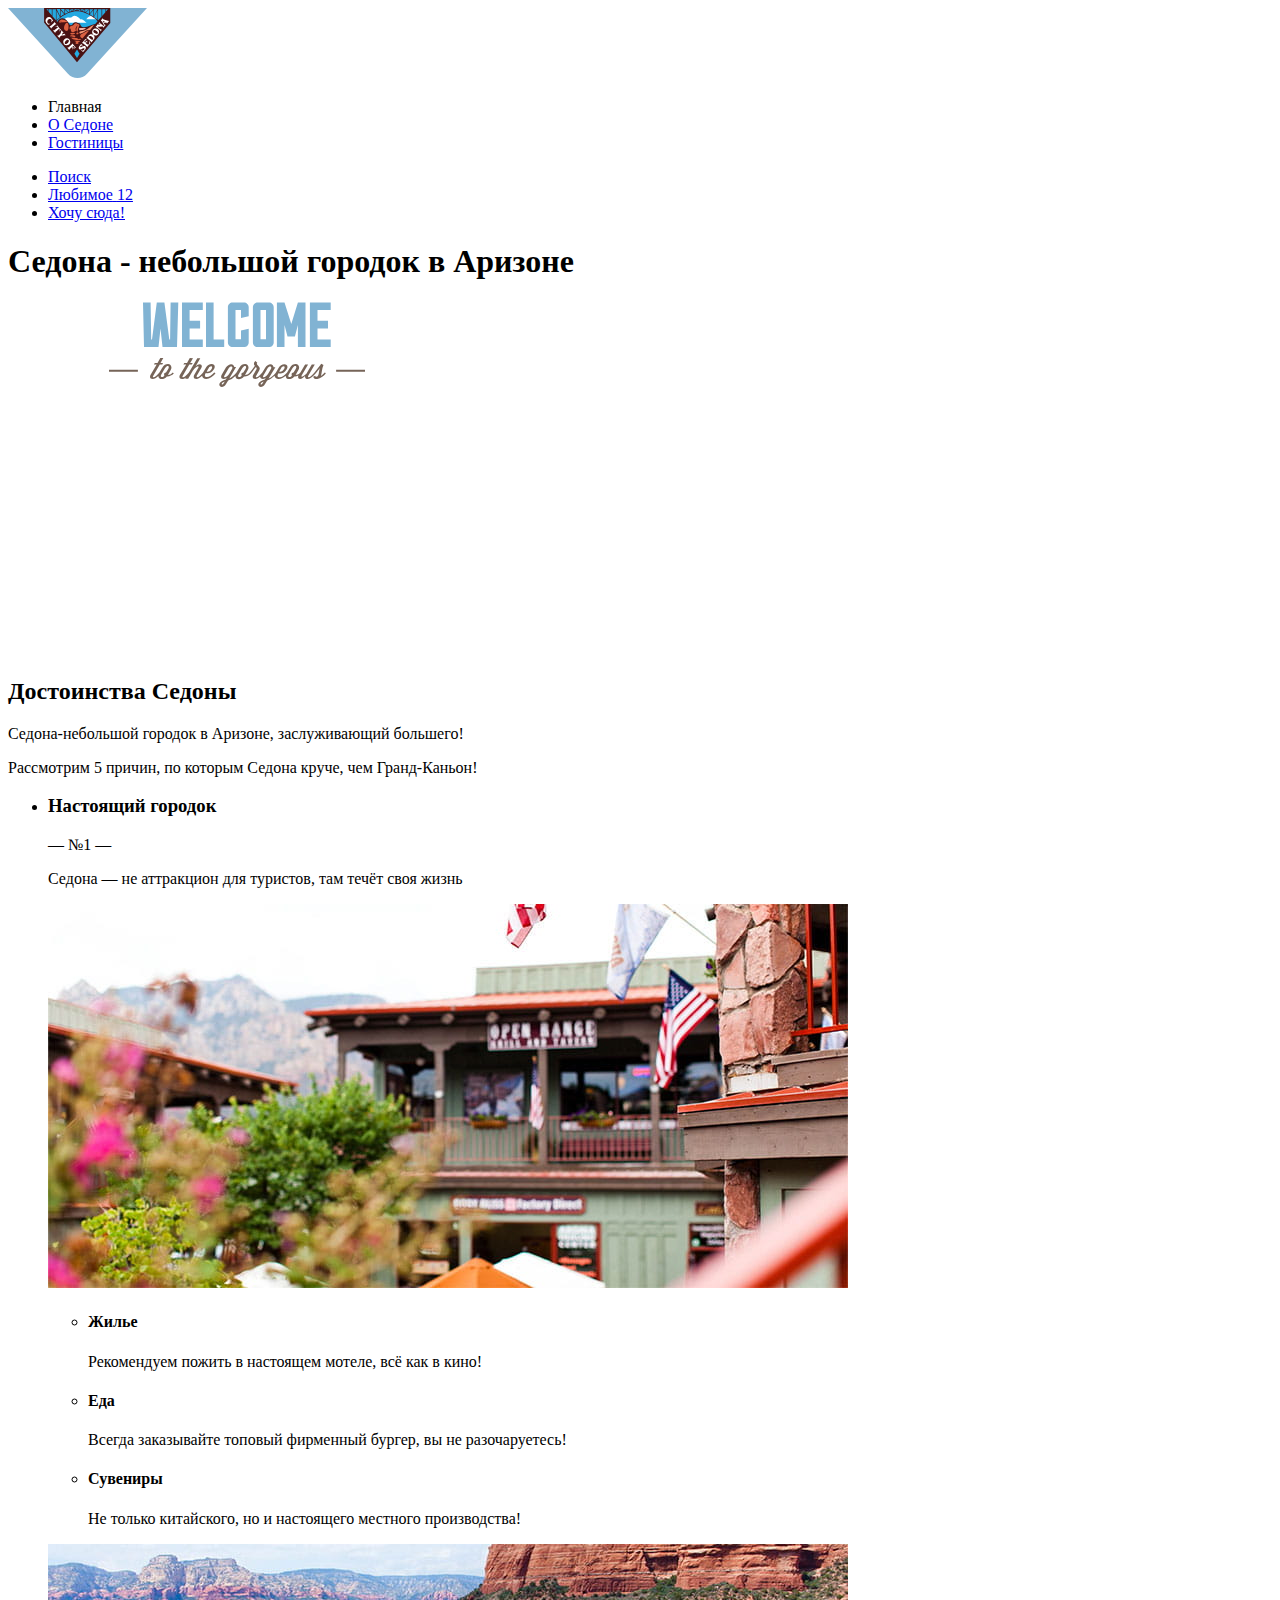
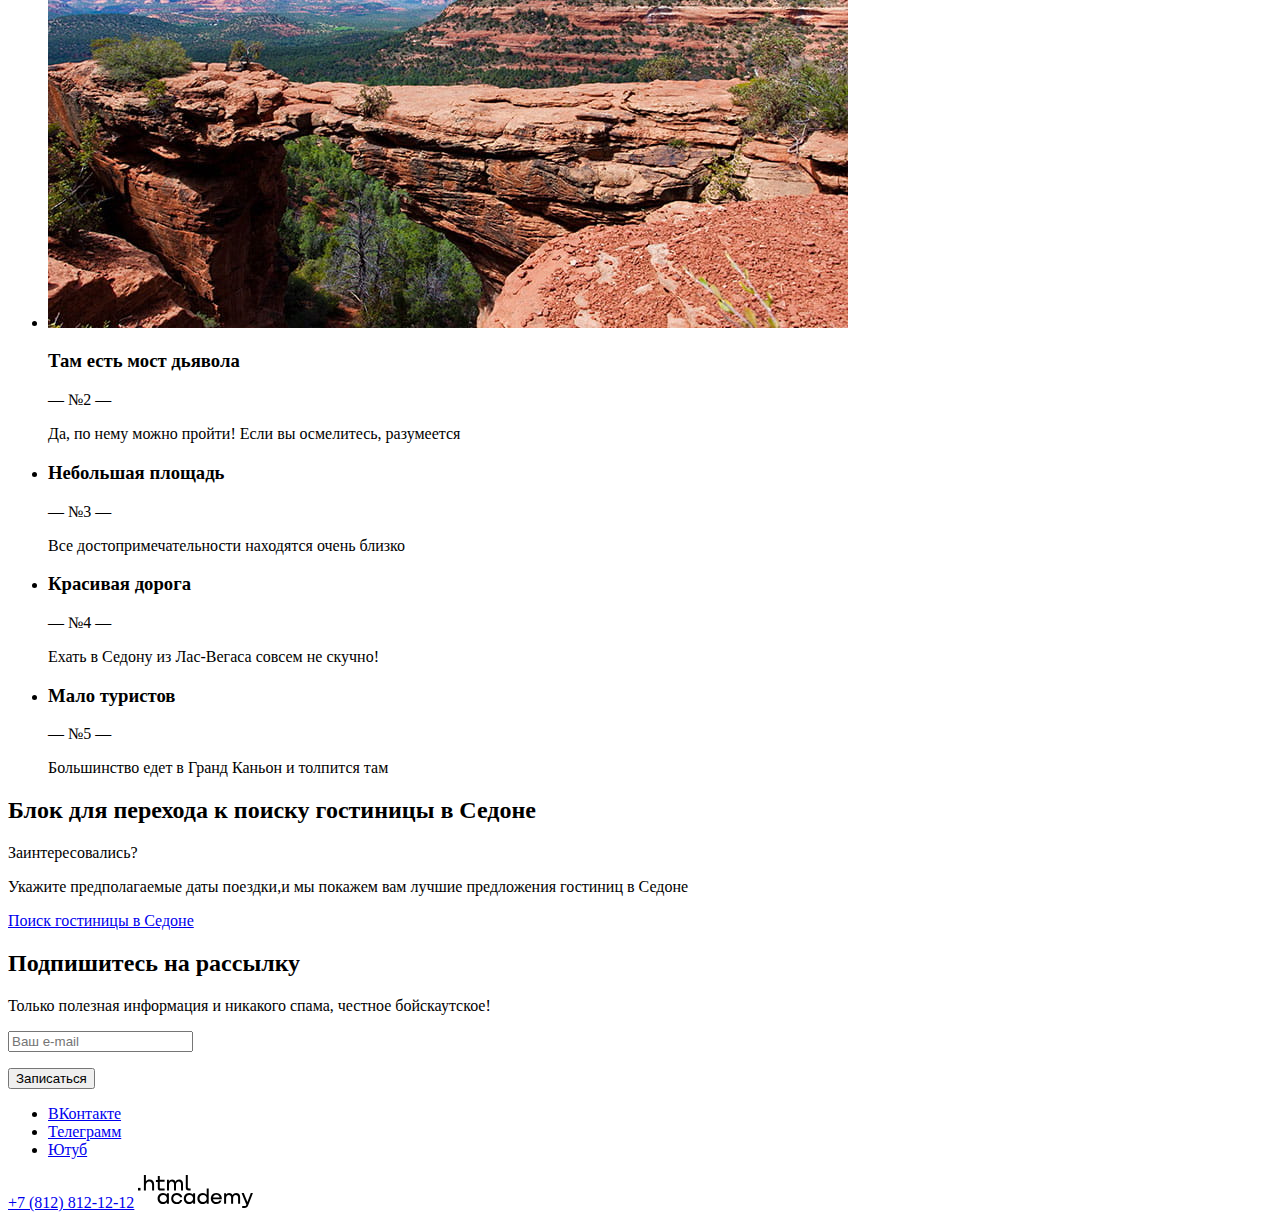
==== index.html @ e50a3665 "сделали верстку и добавили контентные изображения" ====
<!DOCTYPE html>
<html lang="ru">

  <head>
    <meta charset="UTF-8">

    <title>Седона</title>
  </head>

  <body>
    <header class="page-header">
      <a>
        <img src="image/logo-main.svg" width="139" height="70" alt="Логотип">
      </a>
      <nav class="main-navigation">
        <ul class="main-navigation-list">
          <li class="main-navigation-item">
            <a class="main-navigation-link navigation-link-current">Главная </a>
          </li>
          <li class="main-navigation-item">
            <a class="main-navigation-link" href="#">О Седоне</a>
          </li>
          <li class="main-navigation-item">
            <a class="main-navigation-link" href="catalog.html">Гостиницы</a>
          </li>
        </ul>
        <ul class="main-navigation-list navigation_users">
          <li class="main-navigation-item">
            <a class="main-navigation-link" href="#">
              <span class="visually-hidden">Поиск</span>
            </a>
          </li>
          <li class="main-navigation-item">
            <a class="main-navigation-link" href="#">
              <span class="visually-hidden">Любимое</span>
              <span class="favourite-count">12</span>
            </a>
          </li>
          <li class="main-navigation-item choice_forme">
            <a class="button" href="#booking_block"> Хочу сюда!</a>
          </li>
        </ul>
      </nav>
    </header>
    <main class="main-index">
      <h1 class="visually-hidden">
        Седона - небольшой городок в Аризоне
      </h1>
      <div class="welcome-sedona">
        <img src="image/welcome.svg" alt="Приветствуем на сайте Седоны" width="458" height="352">
      </div>
      <section class="advantages">
        <h2 class="visually-hidden">
          Достоинства Седоны
        </h2>
        <p class="title">Седона-небольшой городок в Аризоне, заслуживающий большего!</p>
        <p>Рассмотрим 5 причин, по которым Седона круче, чем Гранд-Каньон!</p>
        <ul class="advantages-list">
          <li class="advantages-item">
            <section class="advantage">
              <h3 class="advantage-title">Настоящий городок</h3>
              <span class="advantage-description"> — №1 — </span>
              <p class="advantage-description">Седона — не аттракцион для туристов, там течёт своя жизнь</p>
            </section>
            <img class="advantage-image" src="image/real-rown-sedona.jpg" width="800" height="384"
              alt="Улочка городка Седона">
            <ul class="town-list">
              <li class="town-item">
                <h4 class="town-title">Жилье</h4>
                <p class="town-description">Рекомендуем пожить в настоящем мотеле, всё как в кино!</p>
              </li>
              <li class="town-item">
                <h4 class="town-title">Еда</h4>
                <p class="town-description">Всегда заказывайте топовый фирменный бургер, вы не
                  разочаруетесь!</p>
              </li>
              <li class="town-item">
                <h4 class="town-title">Сувениры</h4>
                <p class="town-description">Не только китайского,
                  но и настоящего местного производства!</p>
              </li>
            </ul>
          </li>

          <li class="advantages-item">
            <img class="advantage-image" src="image/devil-bridge.jpg" width="800" height="384" alt="Мост Дьявола">
            <section class="advantage">
              <h3 class="advantage-title">Там есть мост дьявола</h3>
              <span class="advantage-description"> — №2 — </span>
              <p class="advantage-description">Да, по нему можно пройти! Если вы осмелитесь, разумеется</p>
            </section>
          </li>

          <li class="advantages-item">
            <h3 class="advantage-title">Небольшая площадь</h3>
            <span class="advantage-description"> — №3 — </span>
            <p class="advantage-description">Все достопримечательности находятся очень близко</p>
          </li>

          <li class="advantages-item">
            <h3 class="advantage-title">Красивая дорога</h3>
            <span class="advantage-description"> — №4 — </span>
            <p class="advantage-description">Ехать в Седону из Лас-Вегаса совсем не скучно!</p>
          </li>

          <li class="advantages-item">
            <h3 class="advantage-title">Мало туристов</h3>
            <span class="advantage-description"> — №5 — </span>
            <p class="advantage-description">Большинство едет в Гранд Каньон и толпится там</p>
          </li>
        </ul>
      </section>
      <section class="booking-block" id="booking_block">
        <h2 class="visually-hidden"> Блок для перехода к поиску гостиницы в Седоне</h2>
        <span class="title"> Заинтересовались? </span>
        <p class="booking-block-description">
          Укажите предполагаемые даты поездки,и мы покажем вам лучшие предложения гостиниц в Седоне
        </p>
        <a class="button" href="catalog.html">Поиск гостиницы в Седоне</a>

      </section>

      <section>
        <h2> Подпишитесь на рассылку </h2>
        <p>Только полезная информация и никакого спама, честное бойскаутское!</p>
        <form class="newsletter-form" action="ttps://echo.htmlacademy.ru/" method="post">
          <p class="newsletter-area">
            <!-- надо тут р для последующей стилизации или нет-->
            <input type="email" name="newsletter-email" id="newsletter-email" placeholder="Ваш e-mail">
          </p>
          <button class="newsletter-button" type="submit">Записаться</button>
        </form>
      </section>
    </main>
    <footer>
      <ul class="footer-social-list">
        <li class="footer-social-item">
          <a class="footer-social-button" href="https://vk.com/htmlacademy">
            <span class="visually-hidden">ВКонтакте</span>
          </a>
        </li>
        <li class="footer-social-item">
          <a class="footer-social-button" href="https://t.me/htmlacademy">
            <span class="visually-hidden">Телеграмм</span>
          </a>
        </li>
        <li class="footer-social-item">
          <a class="footer-social-button" href="https://www.youtube.com/user/htmlacademyru">
            <span class="visually-hidden">Ютуб</span>
          </a>
        </li>
      </ul>
      <a class="telephone-number" href="tel:+78128121212">+7 (812) 812-12-12</a>
      <a class="htmlacademy-link" href="https://htmlacademy.ru/"> <img src="image/HTML-Academy.svg" width="115"
          height="33" alt="Сайт Академии"></a>
    </footer>

  </body>

</html>
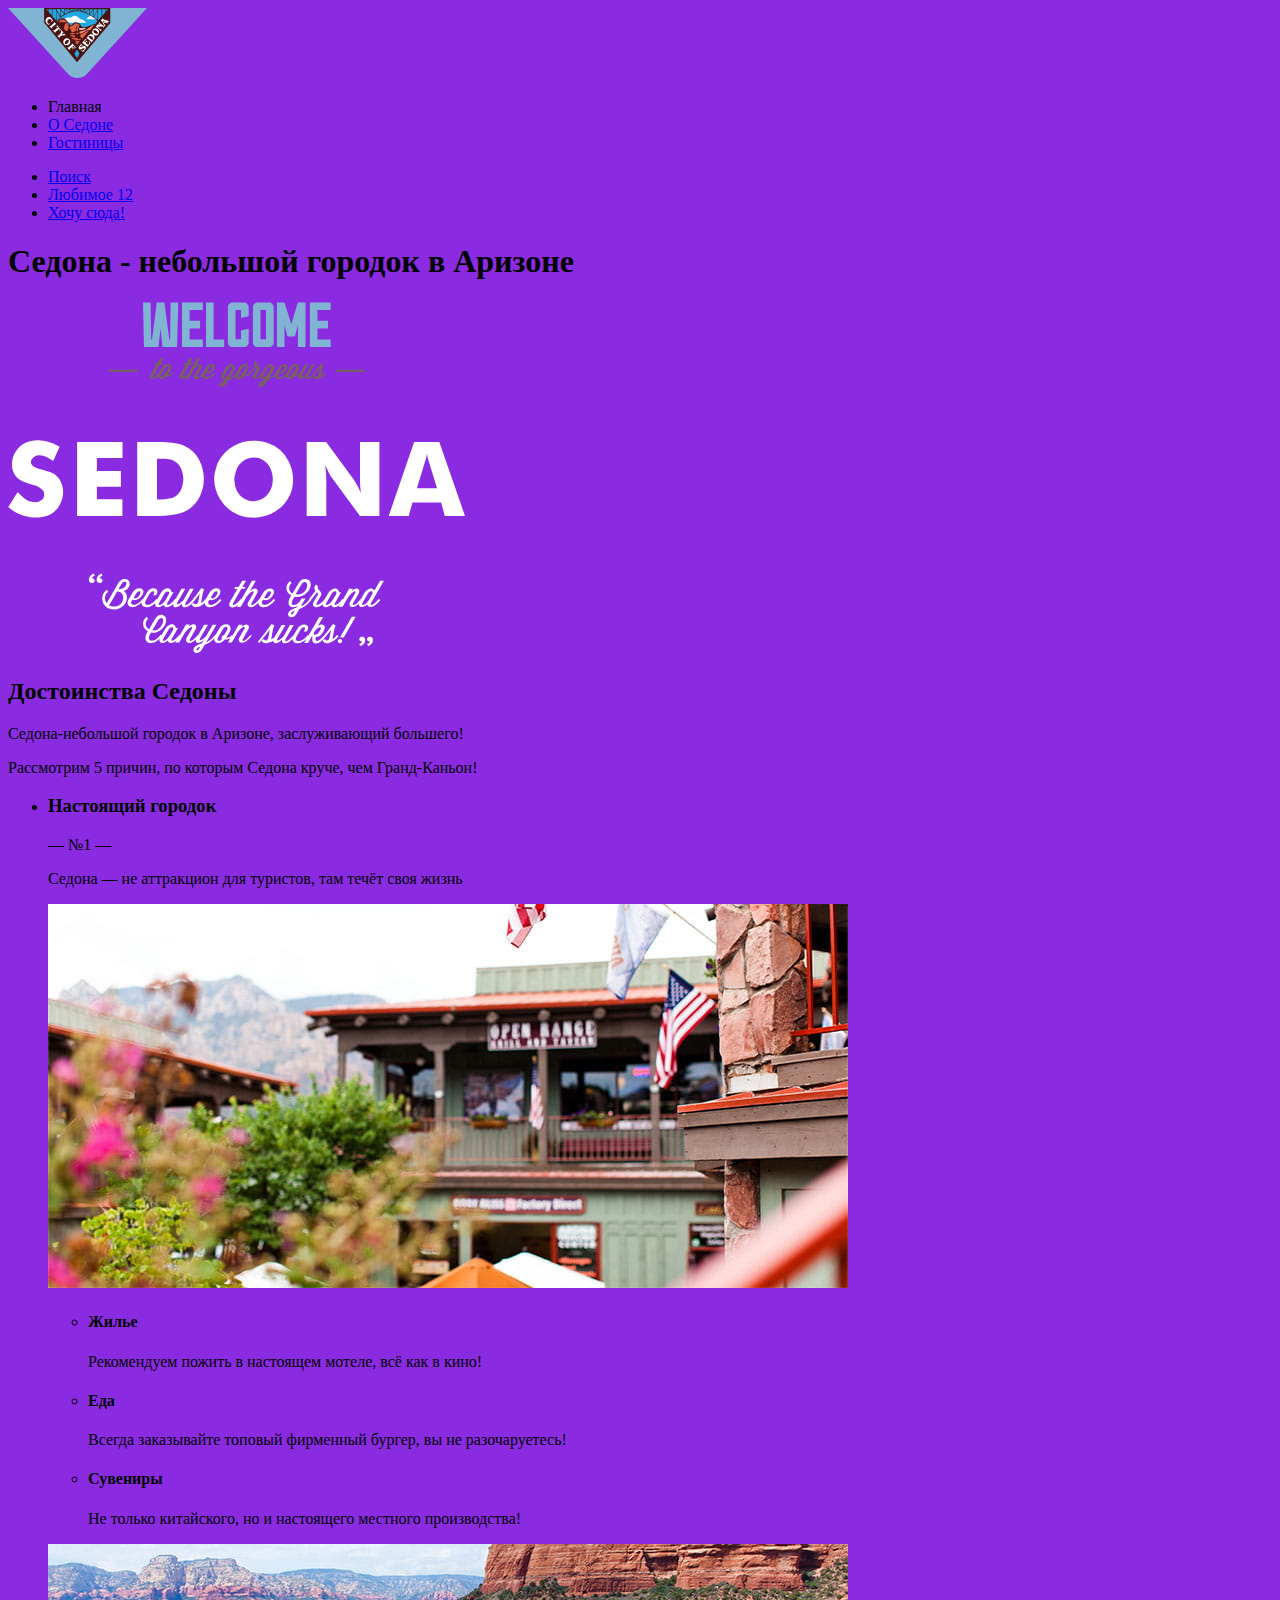
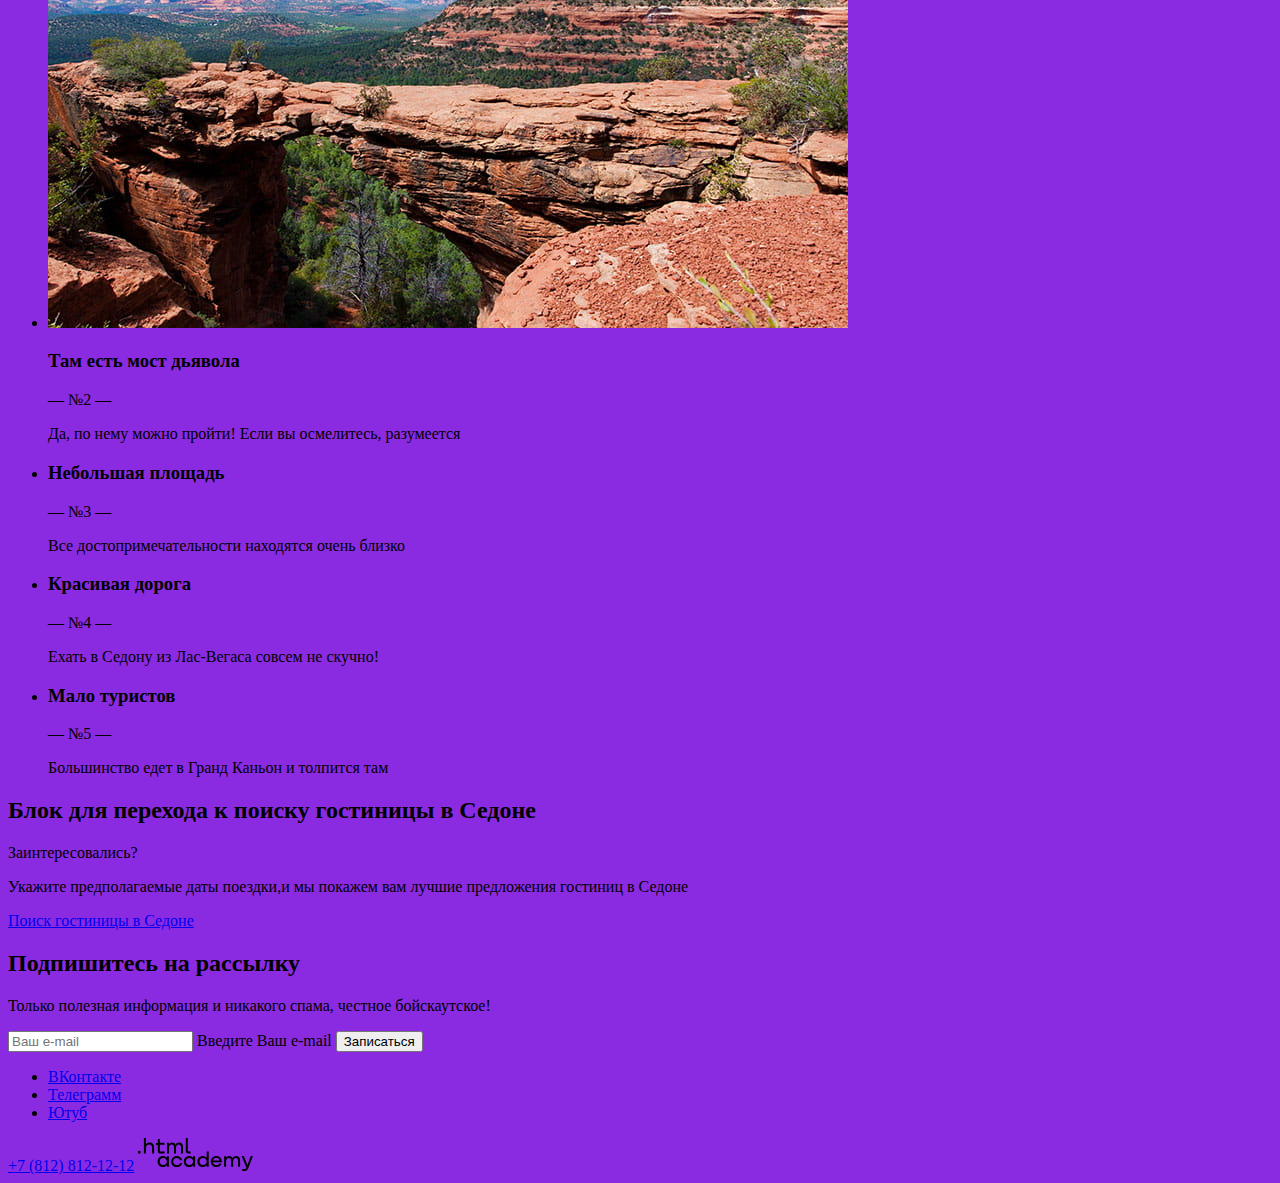
==== commit c4cae1f1: "Начали стилизацию" ====
--- a/index.html
+++ b/index.html
@@ -3,14 +3,15 @@
 
   <head>
     <meta charset="UTF-8">
+    <title>Седона</title>
+  <link rel="stylesheet" href="styles/styles.css">
 
-    <title>Седона</title>
   </head>
 
   <body>
     <header class="page-header">
       <a>
-        <img src="image/logo-main.svg" width="139" height="70" alt="Логотип">
+        <img src="image/logo-main.svg" width="139" height="70" alt="Логотип.">
       </a>
       <nav class="main-navigation">
         <ul class="main-navigation-list">
@@ -47,7 +48,7 @@
         Седона - небольшой городок в Аризоне
       </h1>
       <div class="welcome-sedona">
-        <img src="image/welcome.svg" alt="Приветствуем на сайте Седоны" width="458" height="352">
+        <img src="image/welcome.svg" alt="Приветствуем на сайте Седоны." width="458" height="352">
       </div>
       <section class="advantages">
         <h2 class="visually-hidden">
@@ -62,8 +63,7 @@
               <span class="advantage-description"> — №1 — </span>
               <p class="advantage-description">Седона — не аттракцион для туристов, там течёт своя жизнь</p>
             </section>
-            <img class="advantage-image" src="image/real-rown-sedona.jpg" width="800" height="384"
-              alt="Улочка городка Седона">
+            <img class="advantage-image" src="image/real-rown-sedona.jpg" width="800" height="384" alt="Улочка городка Седона.">
             <ul class="town-list">
               <li class="town-item">
                 <h4 class="town-title">Жилье</h4>
@@ -83,7 +83,7 @@
           </li>
 
           <li class="advantages-item">
-            <img class="advantage-image" src="image/devil-bridge.jpg" width="800" height="384" alt="Мост Дьявола">
+            <img class="advantage-image" src="image/devil-bridge.jpg" width="800" height="384" alt="Мост Дьявола.">
             <section class="advantage">
               <h3 class="advantage-title">Там есть мост дьявола</h3>
               <span class="advantage-description"> — №2 — </span>
@@ -116,7 +116,7 @@
         <p class="booking-block-description">
           Укажите предполагаемые даты поездки,и мы покажем вам лучшие предложения гостиниц в Седоне
         </p>
-        <a class="button" href="catalog.html">Поиск гостиницы в Седоне</a>
+        <a class="button" href="#">Поиск гостиницы в Седоне</a>
 
       </section>
 
@@ -124,10 +124,9 @@
         <h2> Подпишитесь на рассылку </h2>
         <p>Только полезная информация и никакого спама, честное бойскаутское!</p>
         <form class="newsletter-form" action="ttps://echo.htmlacademy.ru/" method="post">
-          <p class="newsletter-area">
             <!-- надо тут р для последующей стилизации или нет-->
-            <input type="email" name="newsletter-email" id="newsletter-email" placeholder="Ваш e-mail">
-          </p>
+            <input type="email" name="newsletter-email" id="newsletter-email" placeholder="Ваш e-mail" id="email">
+            <label for="email" class="visually-hidden">Введите Ваш e-mail </label>
           <button class="newsletter-button" type="submit">Записаться</button>
         </form>
       </section>
@@ -152,7 +151,7 @@
       </ul>
       <a class="telephone-number" href="tel:+78128121212">+7 (812) 812-12-12</a>
       <a class="htmlacademy-link" href="https://htmlacademy.ru/"> <img src="image/HTML-Academy.svg" width="115"
-          height="33" alt="Сайт Академии"></a>
+          height="33" alt="Сайт Академии."></a>
     </footer>
 
   </body>
--- a/styles/styles.css
+++ b/styles/styles.css
@@ -0,0 +1,20 @@
+@font-face{
+  font-family: "PT Sans";
+  font-style: normal;
+  font-weight: 400;
+  src: url("..\fonts\PTSans-400.woff2") format("woff2"),
+  url("..\fonts\PTSans-400.woff") format("woff");
+  font-display: swap;
+}
+@font-face{
+  font-family: "PT Sans";
+  font-style: normal;
+  font-weight: 700;
+  src: url("..\fonts\PTSans-700.woff2") format("woff2"),
+  url("..\fonts\PTSans-700.woff") format("woff");
+  font-display: swap;
+}
+
+body{
+  background-color: blueviolet;
+}
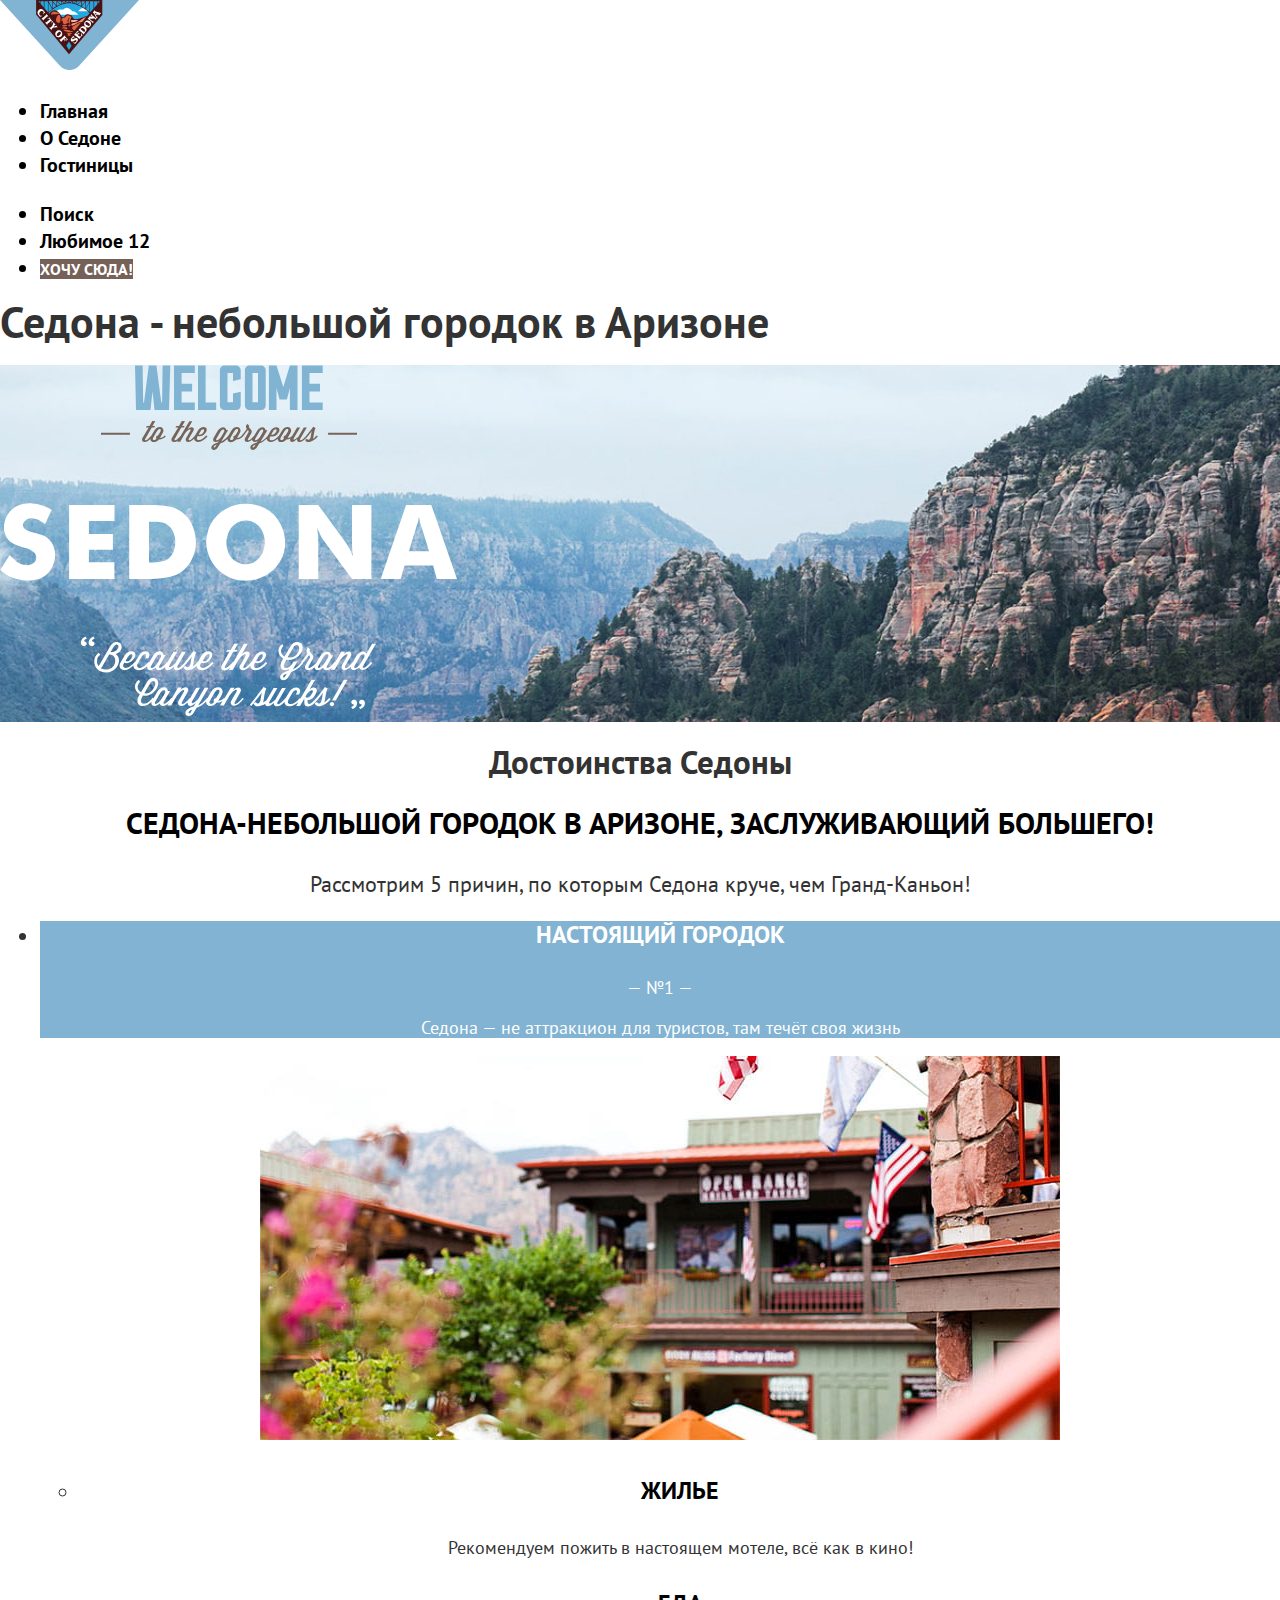
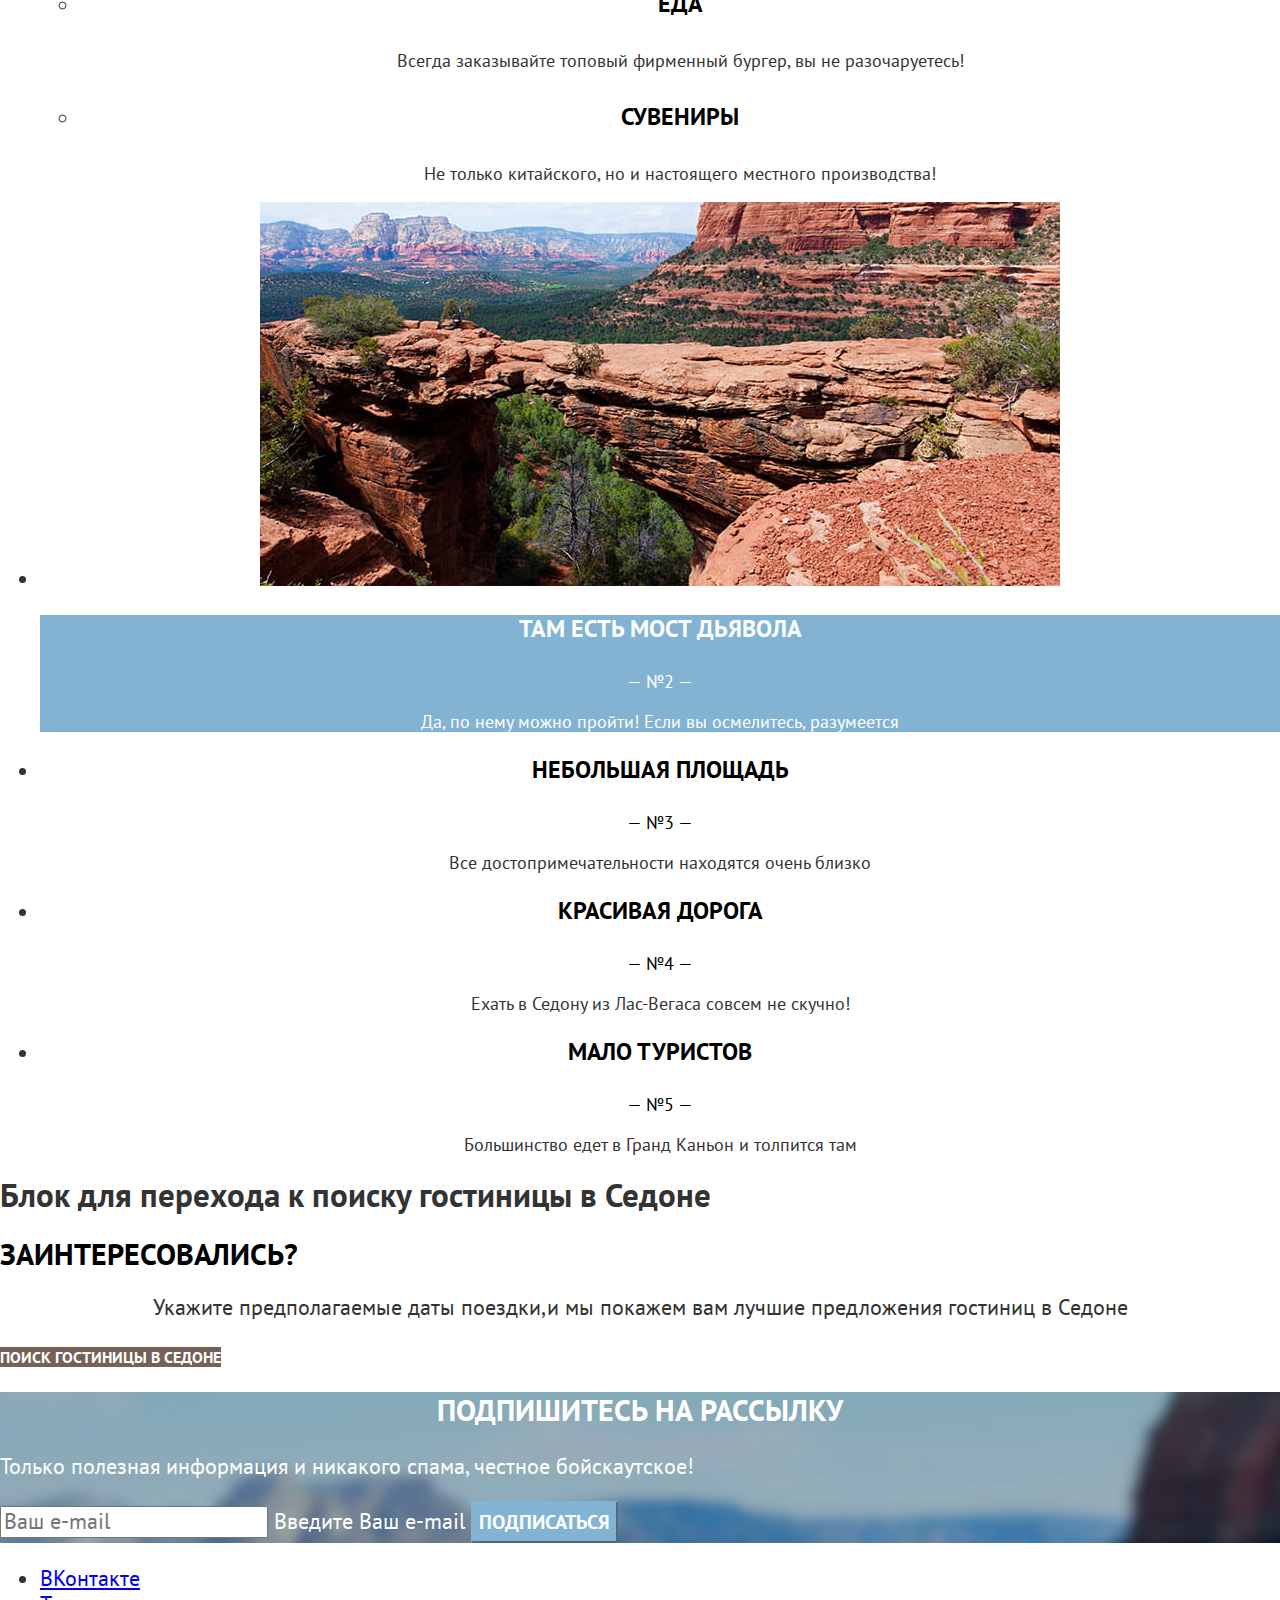
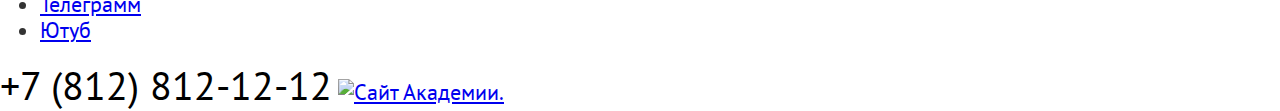
==== commit 034d8de1: "Добавила стили для index.html." ====
--- a/index.html
+++ b/index.html
@@ -5,13 +5,14 @@
     <meta charset="UTF-8">
     <title>Седона</title>
   <link rel="stylesheet" href="styles/styles.css">
+  <link rel="stylesheet" href="styles/normalize.css">
 
   </head>
 
   <body>
     <header class="page-header">
       <a>
-        <img src="image/logo-main.svg" width="139" height="70" alt="Логотип.">
+        <img src="images/logo-main.svg" width="139" height="70" alt="Логотип.">
       </a>
       <nav class="main-navigation">
         <ul class="main-navigation-list">
@@ -48,7 +49,7 @@
         Седона - небольшой городок в Аризоне
       </h1>
       <div class="welcome-sedona">
-        <img src="image/welcome.svg" alt="Приветствуем на сайте Седоны." width="458" height="352">
+        <img src="images/welcome.svg" alt="Приветствуем на сайте Седоны." width="458" height="352">
       </div>
       <section class="advantages">
         <h2 class="visually-hidden">
@@ -59,57 +60,58 @@
         <ul class="advantages-list">
           <li class="advantages-item">
             <section class="advantage">
-              <h3 class="advantage-title">Настоящий городок</h3>
-              <span class="advantage-description"> — №1 — </span>
-              <p class="advantage-description">Седона — не аттракцион для туристов, там течёт своя жизнь</p>
+              <h3 class="advantage-title white-font">Настоящий городок</h3>
+              <span class="advantage-description white-font"> — №1 — </span>
+              <p class="advantage-description white-font">Седона — не аттракцион для туристов, там течёт своя жизнь</p>
             </section>
-            <img class="advantage-image" src="image/real-rown-sedona.jpg" width="800" height="384" alt="Улочка городка Седона.">
+            <img class="advantage-image" src="images/real-rown-sedona.jpg" width="800" height="384" alt="Улочка городка Седона.">
             <ul class="town-list">
               <li class="town-item">
-                <h4 class="town-title">Жилье</h4>
-                <p class="town-description">Рекомендуем пожить в настоящем мотеле, всё как в кино!</p>
+                <h4 class="advantage-title black-font">Жилье</h4>
+                <p class="advantage-description">Рекомендуем пожить в настоящем мотеле, всё как в кино!</p>
               </li>
               <li class="town-item">
-                <h4 class="town-title">Еда</h4>
-                <p class="town-description">Всегда заказывайте топовый фирменный бургер, вы не
+                <h4 class="advantage-title black-font">Еда</h4>
+                <p class="advantage-description">Всегда заказывайте топовый фирменный бургер, вы не
                   разочаруетесь!</p>
               </li>
               <li class="town-item">
-                <h4 class="town-title">Сувениры</h4>
-                <p class="town-description">Не только китайского,
+                <h4 class="advantage-title black-font">Сувениры</h4>
+                <p class="advantage-description">Не только китайского,
                   но и настоящего местного производства!</p>
               </li>
             </ul>
           </li>
 
           <li class="advantages-item">
-            <img class="advantage-image" src="image/devil-bridge.jpg" width="800" height="384" alt="Мост Дьявола.">
+            <img class="advantage-image" src="images/devil-bridge.jpg" width="800" height="384" alt="Мост Дьявола.">
             <section class="advantage">
-              <h3 class="advantage-title">Там есть мост дьявола</h3>
-              <span class="advantage-description"> — №2 — </span>
-              <p class="advantage-description">Да, по нему можно пройти! Если вы осмелитесь, разумеется</p>
+              <h3 class="advantage-title white-font">Там есть мост дьявола</h3>
+              <span class="advantage-description white-font"> — №2 — </span>
+              <p class="advantage-description white-font">Да, по нему можно пройти! Если вы осмелитесь, разумеется</p>
             </section>
           </li>
 
           <li class="advantages-item">
-            <h3 class="advantage-title">Небольшая площадь</h3>
-            <span class="advantage-description"> — №3 — </span>
+            <h3 class="advantage-title black-font">Небольшая площадь</h3>
+            <span class="advantage-description black-font"> — №3 — </span>
             <p class="advantage-description">Все достопримечательности находятся очень близко</p>
           </li>
 
           <li class="advantages-item">
-            <h3 class="advantage-title">Красивая дорога</h3>
-            <span class="advantage-description"> — №4 — </span>
+            <h3 class="advantage-title black-font">Красивая дорога</h3>
+            <span class="advantage-description black-font"> — №4 — </span>
             <p class="advantage-description">Ехать в Седону из Лас-Вегаса совсем не скучно!</p>
           </li>
 
           <li class="advantages-item">
-            <h3 class="advantage-title">Мало туристов</h3>
-            <span class="advantage-description"> — №5 — </span>
+            <h3 class="advantage-title black-font">Мало туристов</h3>
+            <span class="advantage-description black-font"> — №5 — </span>
             <p class="advantage-description">Большинство едет в Гранд Каньон и толпится там</p>
           </li>
         </ul>
       </section>
+
       <section class="booking-block" id="booking_block">
         <h2 class="visually-hidden"> Блок для перехода к поиску гостиницы в Седоне</h2>
         <span class="title"> Заинтересовались? </span>
@@ -117,17 +119,16 @@
           Укажите предполагаемые даты поездки,и мы покажем вам лучшие предложения гостиниц в Седоне
         </p>
         <a class="button" href="#">Поиск гостиницы в Седоне</a>
-
       </section>
 
-      <section>
-        <h2> Подпишитесь на рассылку </h2>
+      <section class="newsletter">
+        <h2 class="title white-font"> Подпишитесь на рассылку </h2>
         <p>Только полезная информация и никакого спама, честное бойскаутское!</p>
         <form class="newsletter-form" action="ttps://echo.htmlacademy.ru/" method="post">
             <!-- надо тут р для последующей стилизации или нет-->
             <input type="email" name="newsletter-email" id="newsletter-email" placeholder="Ваш e-mail" id="email">
             <label for="email" class="visually-hidden">Введите Ваш e-mail </label>
-          <button class="newsletter-button" type="submit">Записаться</button>
+          <button class="newsletter-button" type="submit">Подписаться</button>
         </form>
       </section>
     </main>
@@ -150,7 +151,7 @@
         </li>
       </ul>
       <a class="telephone-number" href="tel:+78128121212">+7 (812) 812-12-12</a>
-      <a class="htmlacademy-link" href="https://htmlacademy.ru/"> <img src="image/HTML-Academy.svg" width="115"
+      <a class="htmlacademy-link" href="https://htmlacademy.ru/"> <img src="images/HTML-Academy.svg" width="115"
           height="33" alt="Сайт Академии."></a>
     </footer>
 
--- a/styles/styles.css
+++ b/styles/styles.css
@@ -2,19 +2,154 @@
   font-family: "PT Sans";
   font-style: normal;
   font-weight: 400;
-  src: url("..\fonts\PTSans-400.woff2") format("woff2"),
-  url("..\fonts\PTSans-400.woff") format("woff");
+  src: url("../fonts/PTSans-400.woff2") format("woff2"),
+  url("../fonts/PTSans-400.woff") format("woff");
   font-display: swap;
 }
 @font-face{
   font-family: "PT Sans";
   font-style: normal;
   font-weight: 700;
-  src: url("..\fonts\PTSans-700.woff2") format("woff2"),
-  url("..\fonts\PTSans-700.woff") format("woff");
+  src: url("../fonts/PTSans-700.woff2") format("woff2"),
+  url("../fonts/PTSans-700.woff") format("woff");
   font-display: swap;
 }
 
 body{
-  background-color: blueviolet;
+  font-family: "PT Sans", sans-serif;
+  font-style: normal;
+  font-weight: 400;
+  font-size: 22px;
+  line-height: 26px;
+  color: #333333;
+  background-color: #FFFFFF;
 }
+
+/* так как  кнопки чаще всего используются на всех страницах сайта. Именно поэтому стили кнопок мы зададим сразу после body. */
+.button{
+font-family: inherit;
+font-weight: 700;
+font-size: 16px;
+line-height: 20px;
+color: #FFFFFF;
+text-align: center;
+text-decoration: none;
+text-transform: uppercase;
+background-color: #756157;
+}
+
+.newsletter-button{
+  font-family: "PT Sans", sans-serif;
+font-weight: 700;
+font-size: 20px;
+line-height: 36px;
+color: #FFFFFF;
+text-align: center;
+text-decoration: none;
+text-transform: uppercase;
+background-color: #82B3D3;
+border-color: #82B3D3;
+box-shadow: none;
+}
+
+.page-header{
+  color:#000000;
+  background-color: #FFFFFF; /* цвет фона такой же, как и у родителя body. надо ли его тут дублировать*/
+}
+
+.main-navigation-link{
+font-family: "PT Sans", sans-serif;
+font-style: normal;
+font-weight: 700;
+font-size: 20px;
+line-height: 26px;
+color: inherit;
+text-decoration: none;
+text-align: center; /* если нужны заглавыне буквы, прописываем еще text-transform*/
+background-color: #FFFFFF;
+}
+
+/* для класса index-main не задаю никаких данных, потому что свойства будут те же самые, что и у body*/
+.welcome-sedona{
+  background-image: url("../images/index-background.jpg");
+  background-size: 100% auto;
+  background-color:lightsteelblue;
+  color:#FFFFFF;
+  background-repeat: no-repeat;
+}
+
+/*List*/
+.advantages{
+  text-align: center;
+}
+
+.title{
+  font-family: "PT Sans", sans-serif;
+  font-style: normal;
+  font-weight: 700;
+  font-size: 30px;
+line-height: 36px;
+color: #000000;
+text-transform: uppercase;
+text-align: center;
+}
+
+.advantage{
+  background-color: #82B3D3;
+}
+
+.advantage-title{
+  font-family: "PT Sans", sans-serif;
+  font-style: normal;
+  font-weight: 700;
+  font-size: 24px;
+line-height: 28px;
+text-transform: uppercase;
+}
+
+.advantage-description{
+  font-family: "PT Sans", sans-serif;
+  font-style: normal;
+  font-weight: 400;
+  font-size: 18px;
+line-height: 21px;
+}
+
+.black-font{
+color: #000000;
+}
+
+.white-font{
+  color: #FFFFFF;
+}
+
+.town-description{
+  font-family: "PT Sans", sans-serif;
+  font-weight: 400;
+  font-size: 18px;
+line-height: 21px;
+color: #333333;
+}
+
+.newsletter{
+  background-image: url("../images/background.png");
+  background-size: 100% auto;
+  background-color:lightsteelblue;
+  color:#FFFFFF;
+  background-repeat: no-repeat;
+}
+
+.telephone-number{
+  font-family: "PT Sans", sans-serif;
+  font-weight: 400;
+  font-size: 40px;
+line-height: 40px;
+text-align: center;
+text-transform: uppercase;
+color:#000000;
+text-decoration: none;
+}
+
+.booking-block-description{
+  text-align: center;
+}
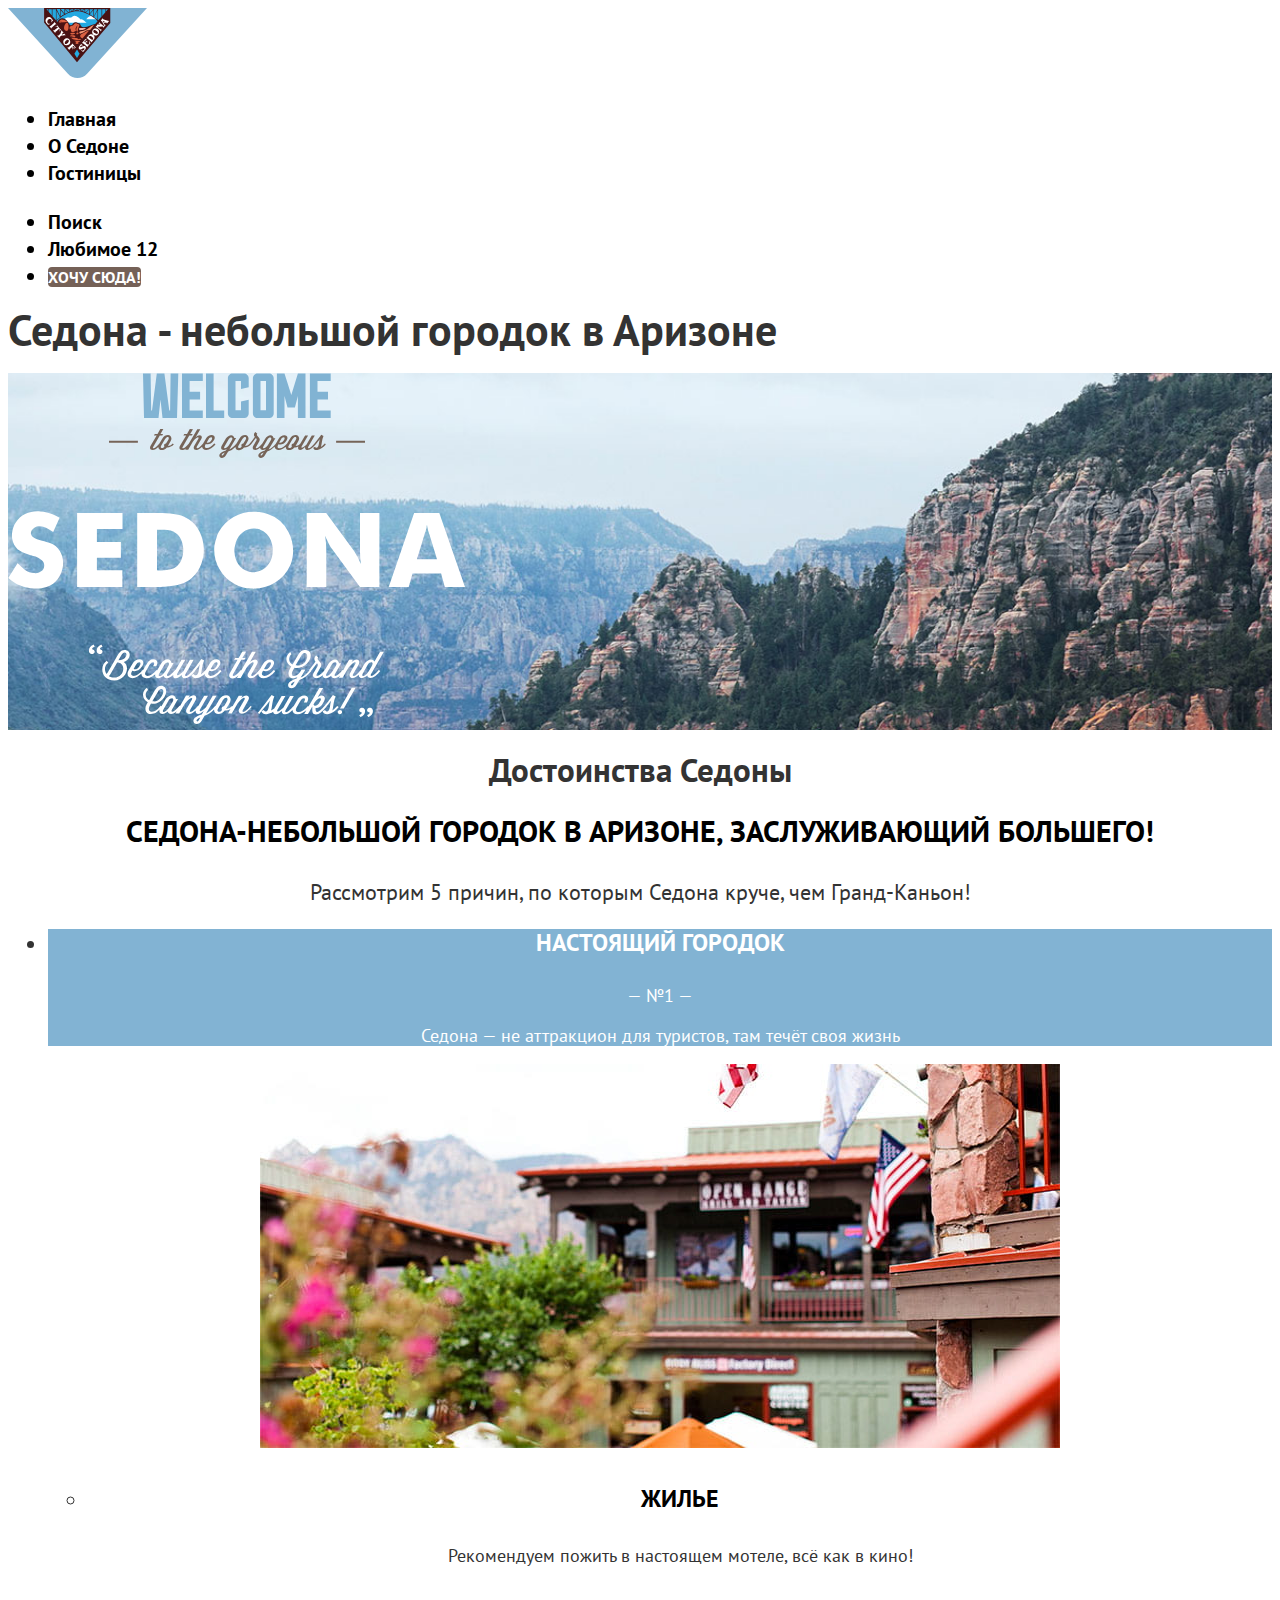
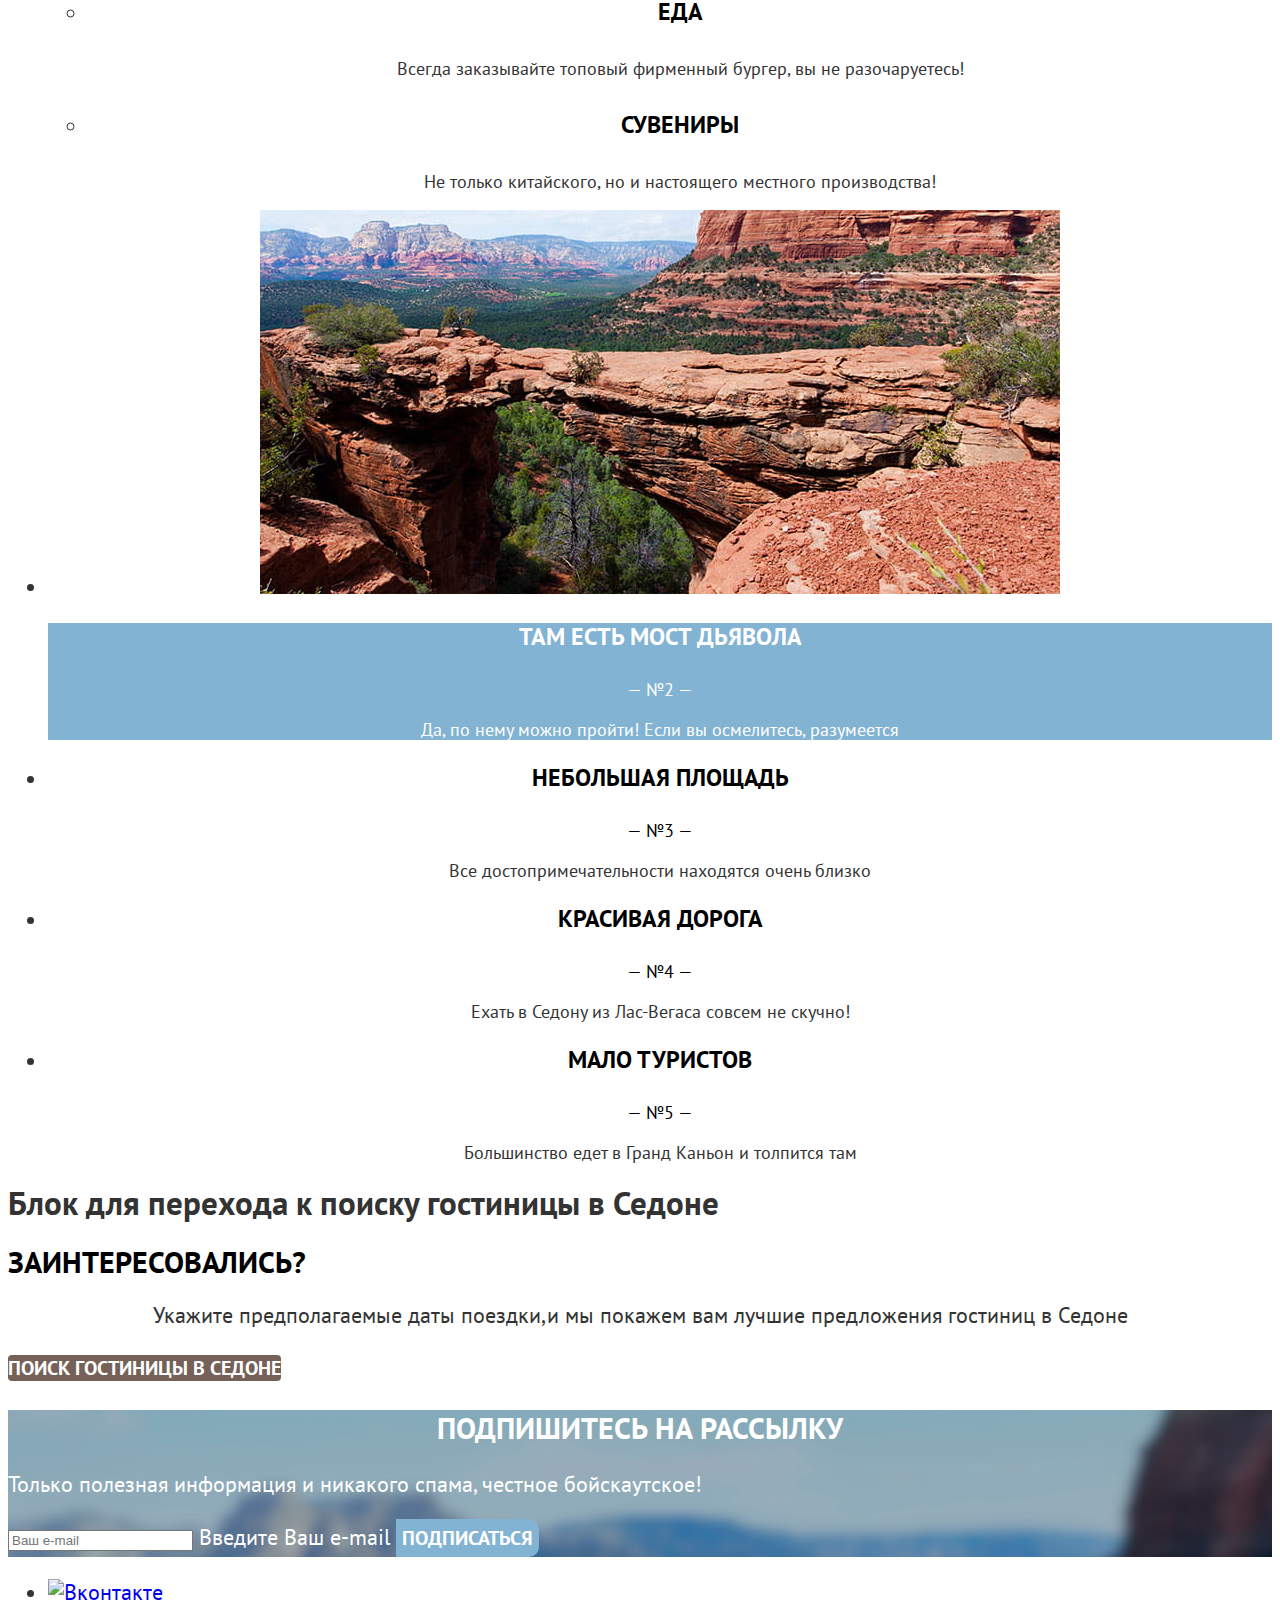
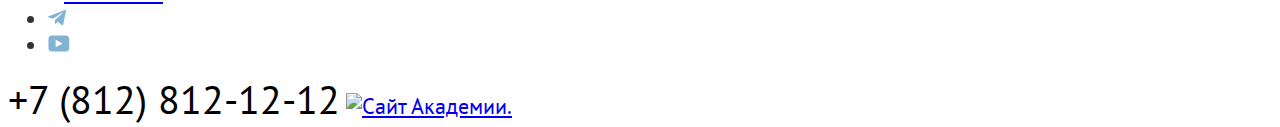
==== commit 466d1e3d: "корректировка замечаний по стилям шрифтов" ====
--- a/index.html
+++ b/index.html
@@ -5,7 +5,6 @@
     <meta charset="UTF-8">
     <title>Седона</title>
   <link rel="stylesheet" href="styles/styles.css">
-  <link rel="stylesheet" href="styles/normalize.css">
 
   </head>
 
@@ -118,7 +117,7 @@
         <p class="booking-block-description">
           Укажите предполагаемые даты поездки,и мы покажем вам лучшие предложения гостиниц в Седоне
         </p>
-        <a class="button" href="#">Поиск гостиницы в Седоне</a>
+        <a class="button search-button" href="#">Поиск гостиницы в Седоне</a>
       </section>
 
       <section class="newsletter">
@@ -128,7 +127,7 @@
             <!-- надо тут р для последующей стилизации или нет-->
             <input type="email" name="newsletter-email" id="newsletter-email" placeholder="Ваш e-mail" id="email">
             <label for="email" class="visually-hidden">Введите Ваш e-mail </label>
-          <button class="newsletter-button" type="submit">Подписаться</button>
+          <button class=" button newsletter-button" type="submit">Подписаться</button>
         </form>
       </section>
     </main>
@@ -136,17 +135,17 @@
       <ul class="footer-social-list">
         <li class="footer-social-item">
           <a class="footer-social-button" href="https://vk.com/htmlacademy">
-            <span class="visually-hidden">ВКонтакте</span>
+            <img src="images/vk.svg" alt="Вконтакте" width="24px" height="14px">
           </a>
         </li>
         <li class="footer-social-item">
           <a class="footer-social-button" href="https://t.me/htmlacademy">
-            <span class="visually-hidden">Телеграмм</span>
+            <img src="images/telegram.svg" alt="Вконтакте" width="18px" height="16px">
           </a>
         </li>
         <li class="footer-social-item">
           <a class="footer-social-button" href="https://www.youtube.com/user/htmlacademyru">
-            <span class="visually-hidden">Ютуб</span>
+            <img src="images/utube.svg" alt="Вконтакте" width="22px" height="17px">
           </a>
         </li>
       </ul>
--- a/styles/styles.css
+++ b/styles/styles.css
@@ -1,155 +1,190 @@
-@font-face{
+@font-face {
   font-family: "PT Sans";
   font-style: normal;
   font-weight: 400;
   src: url("../fonts/PTSans-400.woff2") format("woff2"),
-  url("../fonts/PTSans-400.woff") format("woff");
+    url("../fonts/PTSans-400.woff") format("woff");
   font-display: swap;
 }
-@font-face{
+
+@font-face {
   font-family: "PT Sans";
   font-style: normal;
   font-weight: 700;
   src: url("../fonts/PTSans-700.woff2") format("woff2"),
-  url("../fonts/PTSans-700.woff") format("woff");
+    url("../fonts/PTSans-700.woff") format("woff");
   font-display: swap;
 }
 
-body{
+body {
   font-family: "PT Sans", sans-serif;
   font-style: normal;
   font-weight: 400;
   font-size: 22px;
   line-height: 26px;
   color: #333333;
-  background-color: #FFFFFF;
+  background-color: #ffffff;
 }
 
 /* так как  кнопки чаще всего используются на всех страницах сайта. Именно поэтому стили кнопок мы зададим сразу после body. */
-.button{
-font-family: inherit;
-font-weight: 700;
-font-size: 16px;
-line-height: 20px;
-color: #FFFFFF;
-text-align: center;
-text-decoration: none;
-text-transform: uppercase;
-background-color: #756157;
+.button {
+  font-family: inherit;
+  font-weight: 700;
+  font-size: 16px;
+  line-height: 20px;
+  color: #ffffff;
+  text-align: center;
+  text-decoration: none;
+  text-transform: uppercase;
+  background-color: #756157;
+  border-radius: 4px;
 }
 
-.newsletter-button{
-  font-family: "PT Sans", sans-serif;
-font-weight: 700;
-font-size: 20px;
-line-height: 36px;
-color: #FFFFFF;
-text-align: center;
-text-decoration: none;
-text-transform: uppercase;
-background-color: #82B3D3;
-border-color: #82B3D3;
-box-shadow: none;
+.newsletter-button {
+  font-size: 20px;
+  line-height: 36px;
+  background-color: #82b3d3;
+  border-color: #82b3d3;
+  box-shadow: none;
+  border-radius: 0px 10px 10px 0px;
+  border-style: none;
 }
 
-.page-header{
-  color:#000000;
-  background-color: #FFFFFF; /* цвет фона такой же, как и у родителя body. надо ли его тут дублировать*/
+.search-button{
+  font-size: 20px;
+  line-height: 36px;
 }
 
-.main-navigation-link{
-font-family: "PT Sans", sans-serif;
-font-style: normal;
-font-weight: 700;
-font-size: 20px;
-line-height: 26px;
-color: inherit;
-text-decoration: none;
-text-align: center; /* если нужны заглавыне буквы, прописываем еще text-transform*/
-background-color: #FFFFFF;
+.apply-button{
+  background-color: #82b3d3;
+  border-style: none;
+}
+
+.favourites-button{
+  background-color: #82b3d3;
+}
+
+.decided-favourites-button{
+  background-color: #7db54f;
+}
+
+.page-header {
+  color: #000000;
+  background-color: inherit;
+  /* цвет фона такой же, как и у родителя body. надо ли его тут дублировать*/
+}
+
+.main-navigation-link {
+  font-family: inherit;
+  font-style: inherit;
+  font-weight: 700;
+  font-size: 20px;
+  line-height: 26px;
+  color: inherit;
+  text-decoration: none;
+  text-align: center;
+  /* если нужны заглавыне буквы, прописываем еще text-transform*/
+  background-color: inherit;
 }
 
 /* для класса index-main не задаю никаких данных, потому что свойства будут те же самые, что и у body*/
-.welcome-sedona{
+.welcome-sedona {
   background-image: url("../images/index-background.jpg");
   background-size: 100% auto;
-  background-color:lightsteelblue;
-  color:#FFFFFF;
+  background-color: #b0c4de;
+  color: #ffffff;
   background-repeat: no-repeat;
 }
 
 /*List*/
-.advantages{
+.advantages {
   text-align: center;
 }
 
-.title{
-  font-family: "PT Sans", sans-serif;
-  font-style: normal;
+.title {
+  font-family: inherit;
+  font-style: inherit;
   font-weight: 700;
   font-size: 30px;
-line-height: 36px;
-color: #000000;
-text-transform: uppercase;
-text-align: center;
+  line-height: 36px;
+  color: #000000;
+  text-transform: uppercase;
+  text-align: center;
 }
 
-.advantage{
-  background-color: #82B3D3;
+.advantage {
+  background-color: #82b3d3;
 }
 
-.advantage-title{
-  font-family: "PT Sans", sans-serif;
-  font-style: normal;
+.advantage-title {
+  font-family: inherit;
+  font-style: inherit;
   font-weight: 700;
   font-size: 24px;
-line-height: 28px;
-text-transform: uppercase;
+  line-height: 28px;
+  text-transform: uppercase;
 }
 
-.advantage-description{
-  font-family: "PT Sans", sans-serif;
-  font-style: normal;
+.advantage-description {
+  font-family: inherit;
+  font-style: inherit;
   font-weight: 400;
   font-size: 18px;
-line-height: 21px;
+  line-height: 21px;
 }
 
-.black-font{
-color: #000000;
+.black-font {
+  color: #000000;
 }
 
-.white-font{
-  color: #FFFFFF;
+.white-font {
+  color: #ffffff;
 }
 
-.town-description{
-  font-family: "PT Sans", sans-serif;
+.town-description {
+  font-family: inherit;
   font-weight: 400;
   font-size: 18px;
-line-height: 21px;
-color: #333333;
+  line-height: 21px;
+  color: inherit;
 }
 
-.newsletter{
+.newsletter {
   background-image: url("../images/background.png");
   background-size: 100% auto;
-  background-color:lightsteelblue;
-  color:#FFFFFF;
+  background-color: #b0c4de;
+  color: #ffffff;
   background-repeat: no-repeat;
 }
-
-.telephone-number{
-  font-family: "PT Sans", sans-serif;
-  font-weight: 400;
+.newsletter-catalog{
+  background-color: #ffffff;
+  color:#000000;
+}
+.telephone-number {
+  font-family: inherit;
+  font-weight: inherit;
   font-size: 40px;
-line-height: 40px;
-text-align: center;
-text-transform: uppercase;
-color:#000000;
-text-decoration: none;
+  line-height: 40px;
+  text-align: center;
+  text-transform: uppercase;
+  color: #000000;
+  text-decoration: none;
 }
 
-.booking-block-description{
+.booking-block-description {
   text-align: center;
 }
+
+.hotel-card-link {
+  text-decoration: none;
+}
+
+.hotel-card-title {
+  font-family: inherit;
+  font-style: inherit;
+  font-weight: 700;
+  font-size: 24px;
+  line-height: 28px;
+  color: #000000;
+
+}
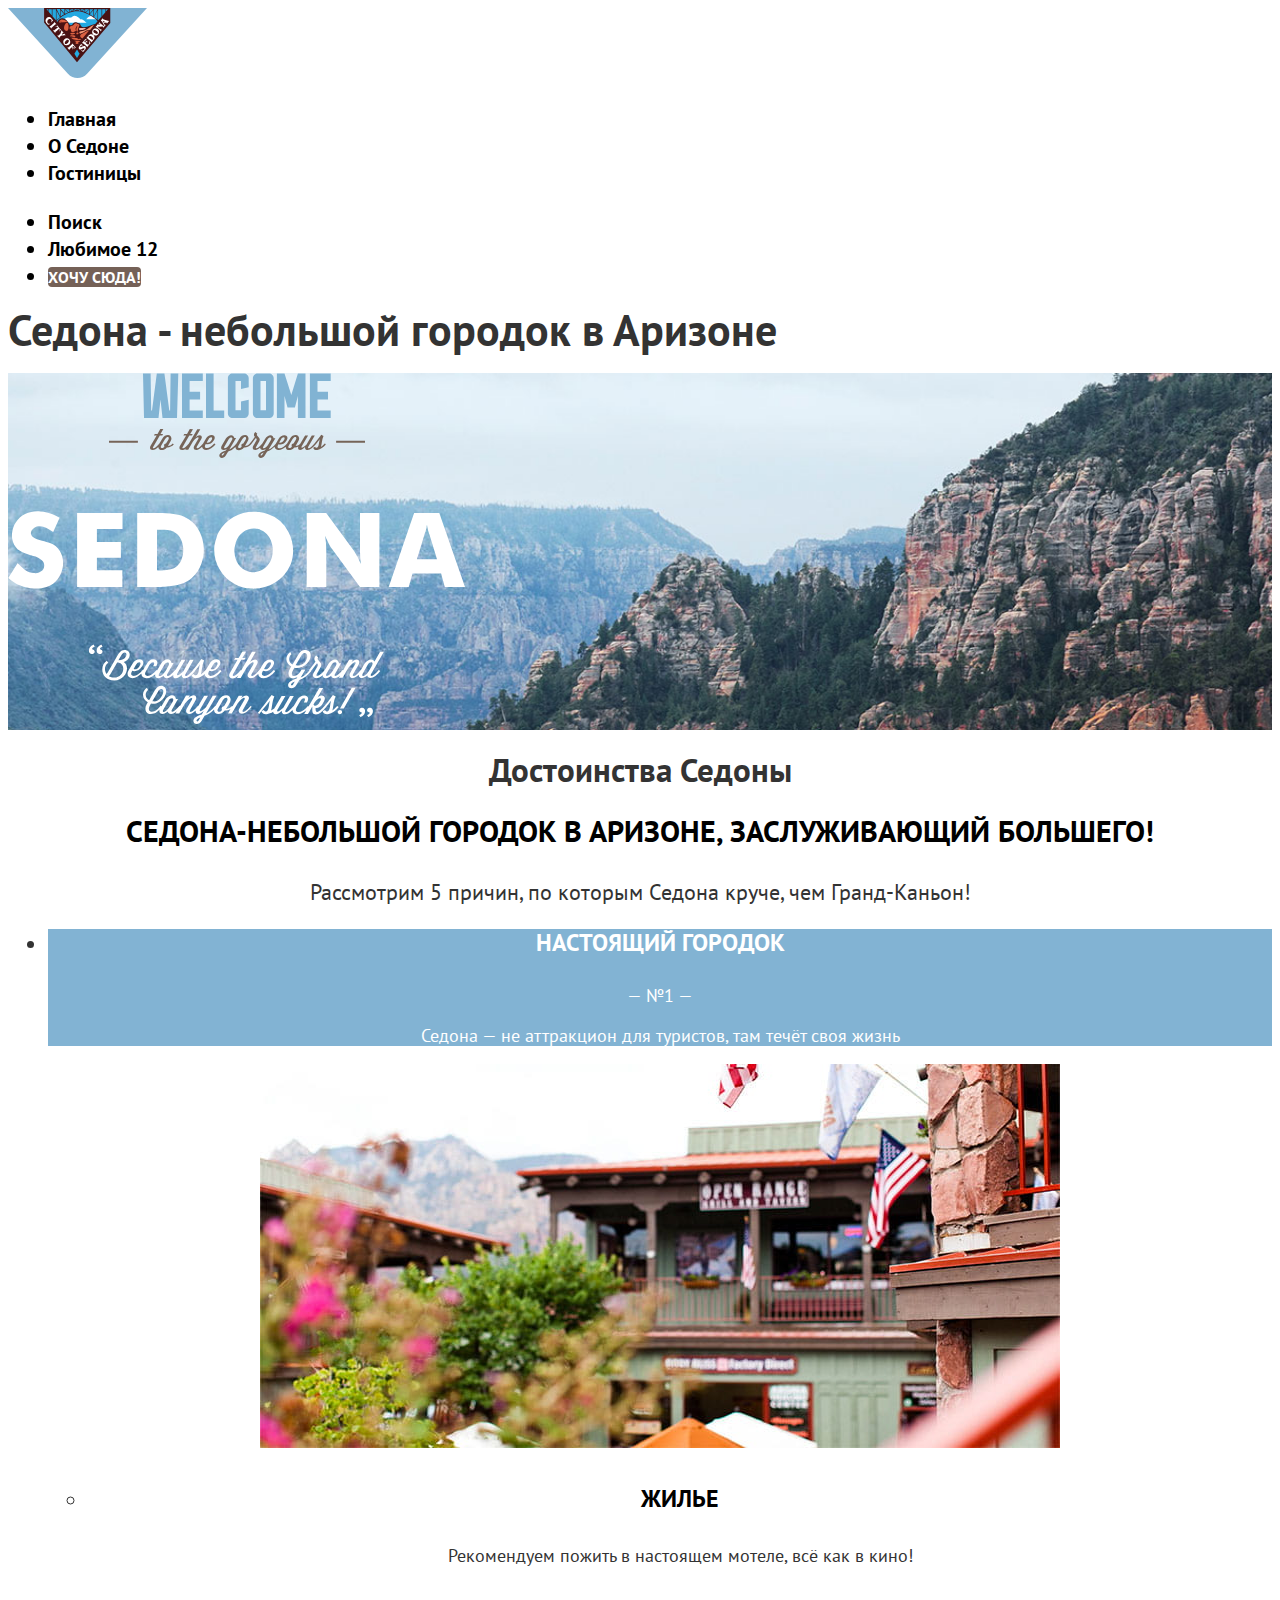
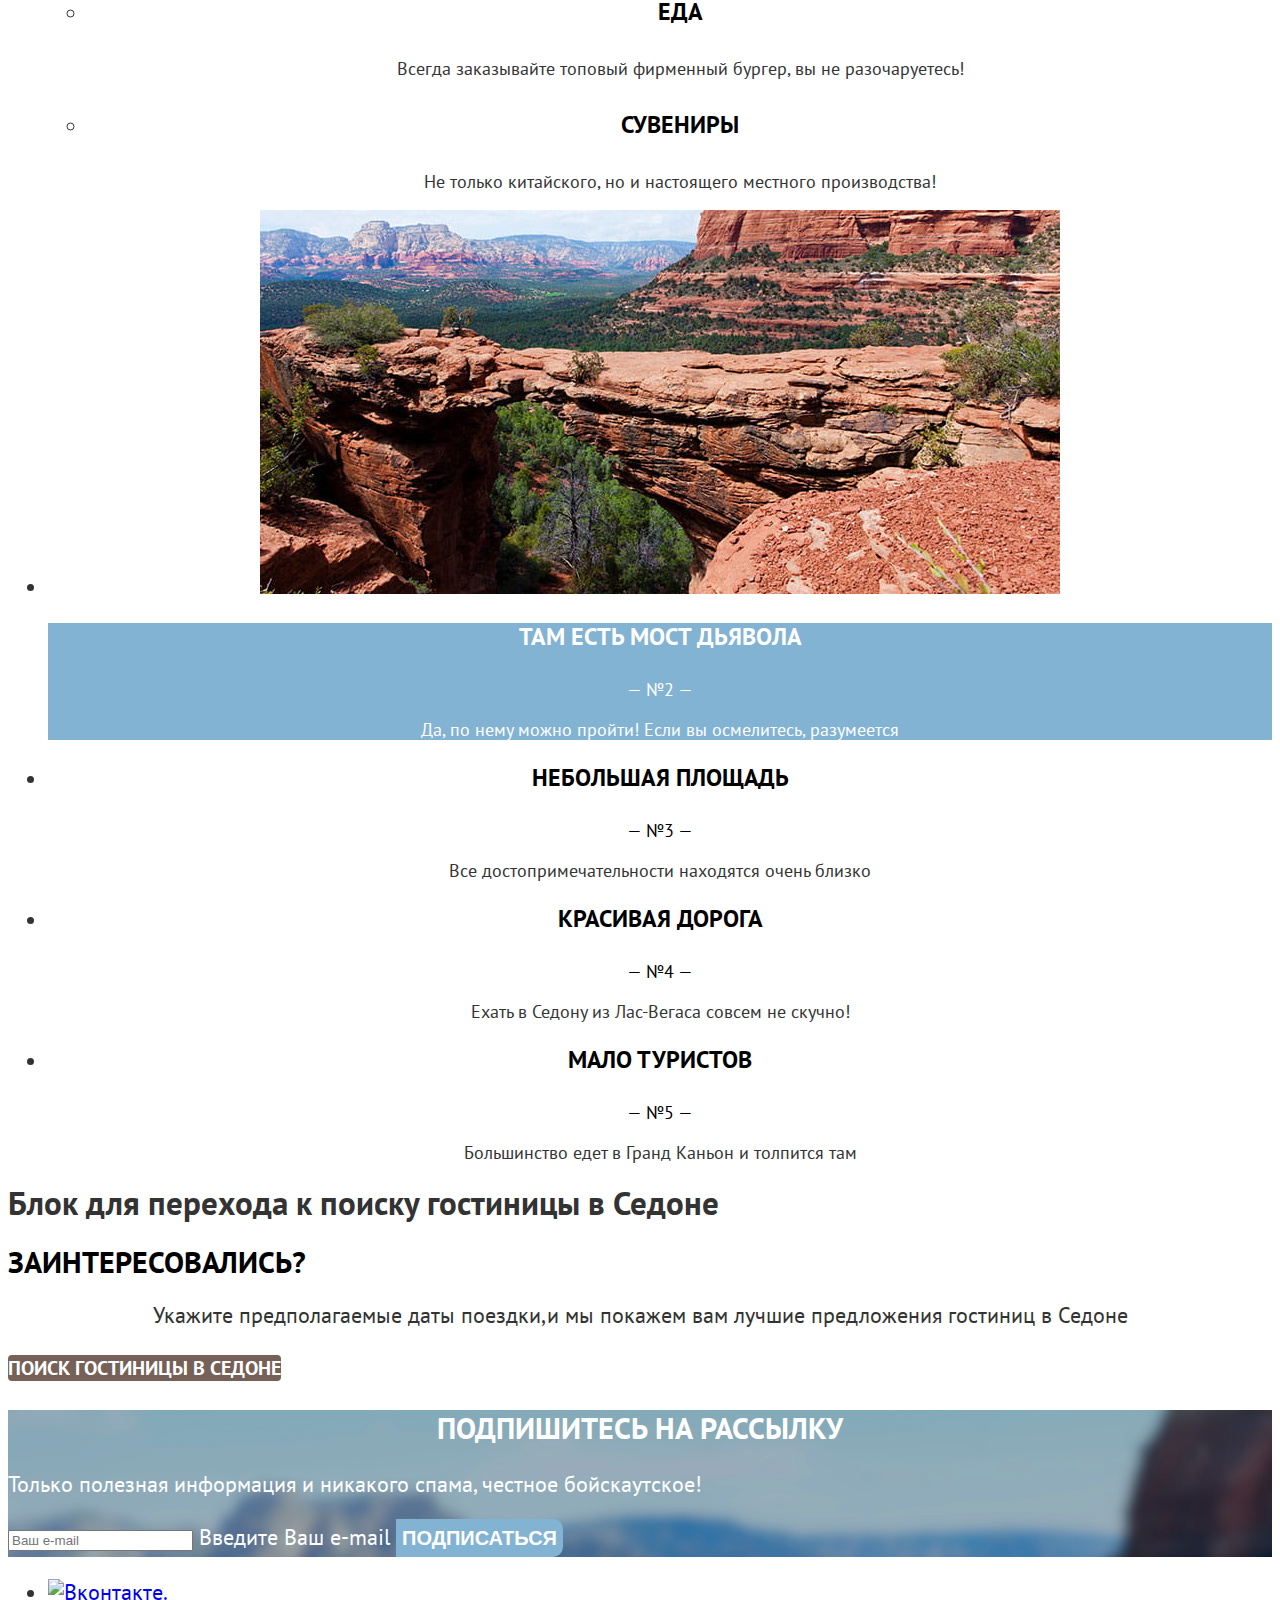
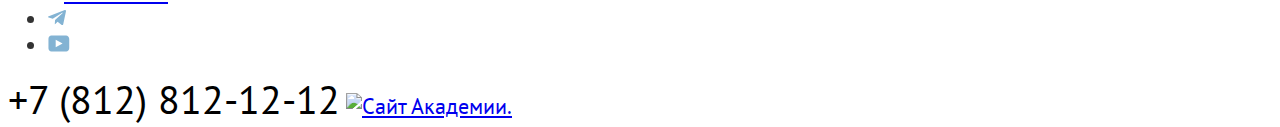
==== commit 1a985a35: "завершила базовую стилизацию" ====
--- a/index.html
+++ b/index.html
@@ -4,7 +4,7 @@
   <head>
     <meta charset="UTF-8">
     <title>Седона</title>
-  <link rel="stylesheet" href="styles/styles.css">
+    <link rel="stylesheet" href="styles/styles.css">
 
   </head>
 
@@ -63,7 +63,8 @@
               <span class="advantage-description white-font"> — №1 — </span>
               <p class="advantage-description white-font">Седона — не аттракцион для туристов, там течёт своя жизнь</p>
             </section>
-            <img class="advantage-image" src="images/real-rown-sedona.jpg" width="800" height="384" alt="Улочка городка Седона.">
+            <img class="advantage-image" src="images/real-rown-sedona.jpg" width="800" height="384"
+              alt="Улочка городка Седона.">
             <ul class="town-list">
               <li class="town-item">
                 <h4 class="advantage-title black-font">Жилье</h4>
@@ -124,10 +125,10 @@
         <h2 class="title white-font"> Подпишитесь на рассылку </h2>
         <p>Только полезная информация и никакого спама, честное бойскаутское!</p>
         <form class="newsletter-form" action="ttps://echo.htmlacademy.ru/" method="post">
-            <!-- надо тут р для последующей стилизации или нет-->
-            <input type="email" name="newsletter-email" id="newsletter-email" placeholder="Ваш e-mail" id="email">
-            <label for="email" class="visually-hidden">Введите Ваш e-mail </label>
-          <button class=" button newsletter-button" type="submit">Подписаться</button>
+          <!-- надо тут р для последующей стилизации или нет-->
+          <input type="email" name="newsletter-email" placeholder="Ваш e-mail" id="email">
+          <label for="email" class="visually-hidden">Введите Ваш e-mail </label>
+          <button class="button newsletter-button" type="submit">Подписаться</button>
         </form>
       </section>
     </main>
@@ -135,17 +136,17 @@
       <ul class="footer-social-list">
         <li class="footer-social-item">
           <a class="footer-social-button" href="https://vk.com/htmlacademy">
-            <img src="images/vk.svg" alt="Вконтакте" width="24px" height="14px">
+            <img src="images/vk.svg" alt="Вконтакте." width="24" height="14">
           </a>
         </li>
         <li class="footer-social-item">
           <a class="footer-social-button" href="https://t.me/htmlacademy">
-            <img src="images/telegram.svg" alt="Вконтакте" width="18px" height="16px">
+            <img src="images/telegram.svg" alt="Телеграм." width="18" height="16">
           </a>
         </li>
         <li class="footer-social-item">
           <a class="footer-social-button" href="https://www.youtube.com/user/htmlacademyru">
-            <img src="images/utube.svg" alt="Вконтакте" width="22px" height="17px">
+            <img src="images/utube.svg" alt="Ютуб." width="22" height="17">
           </a>
         </li>
       </ul>
--- a/styles/styles.css
+++ b/styles/styles.css
@@ -2,8 +2,8 @@
   font-family: "PT Sans";
   font-style: normal;
   font-weight: 400;
-  src: url("../fonts/PTSans-400.woff2") format("woff2"),
-    url("../fonts/PTSans-400.woff") format("woff");
+  src: url("../fonts/pt-sans-400.woff2") format("woff2"),
+    url("../fonts/pt-sans-400.woff") format("woff");
   font-display: swap;
 }
 
@@ -11,8 +11,8 @@
   font-family: "PT Sans";
   font-style: normal;
   font-weight: 700;
-  src: url("../fonts/PTSans-700.woff2") format("woff2"),
-    url("../fonts/PTSans-700.woff") format("woff");
+  src: url("../fonts/pt-sans-700.woff2") format("woff2"),
+    url("../fonts/pt-sans-700.woff") format("woff");
   font-display: swap;
 }
 
@@ -28,7 +28,6 @@
 
 /* так как  кнопки чаще всего используются на всех страницах сайта. Именно поэтому стили кнопок мы зададим сразу после body. */
 .button {
-  font-family: inherit;
   font-weight: 700;
   font-size: 16px;
   line-height: 20px;
@@ -46,37 +45,33 @@
   background-color: #82b3d3;
   border-color: #82b3d3;
   box-shadow: none;
-  border-radius: 0px 10px 10px 0px;
+  border-radius: 0 10px 10px 0;
   border-style: none;
 }
 
-.search-button{
+.search-button {
   font-size: 20px;
   line-height: 36px;
 }
 
-.apply-button{
+.apply-button {
   background-color: #82b3d3;
   border-style: none;
 }
 
-.favourites-button{
+.favourites-button {
   background-color: #82b3d3;
 }
 
-.decided-favourites-button{
+.decided-favourites-button {
   background-color: #7db54f;
 }
 
 .page-header {
   color: #000000;
-  background-color: inherit;
-  /* цвет фона такой же, как и у родителя body. надо ли его тут дублировать*/
 }
 
 .main-navigation-link {
-  font-family: inherit;
-  font-style: inherit;
   font-weight: 700;
   font-size: 20px;
   line-height: 26px;
@@ -102,8 +97,6 @@
 }
 
 .title {
-  font-family: inherit;
-  font-style: inherit;
   font-weight: 700;
   font-size: 30px;
   line-height: 36px;
@@ -117,18 +110,12 @@
 }
 
 .advantage-title {
-  font-family: inherit;
-  font-style: inherit;
-  font-weight: 700;
   font-size: 24px;
   line-height: 28px;
   text-transform: uppercase;
 }
 
 .advantage-description {
-  font-family: inherit;
-  font-style: inherit;
-  font-weight: 400;
   font-size: 18px;
   line-height: 21px;
 }
@@ -141,13 +128,6 @@
   color: #ffffff;
 }
 
-.town-description {
-  font-family: inherit;
-  font-weight: 400;
-  font-size: 18px;
-  line-height: 21px;
-  color: inherit;
-}
 
 .newsletter {
   background-image: url("../images/background.png");
@@ -156,13 +136,13 @@
   color: #ffffff;
   background-repeat: no-repeat;
 }
-.newsletter-catalog{
+
+.newsletter-catalog {
   background-color: #ffffff;
-  color:#000000;
+  color: #000000;
 }
+
 .telephone-number {
-  font-family: inherit;
-  font-weight: inherit;
   font-size: 40px;
   line-height: 40px;
   text-align: center;
@@ -180,11 +160,21 @@
 }
 
 .hotel-card-title {
-  font-family: inherit;
-  font-style: inherit;
   font-weight: 700;
   font-size: 24px;
   line-height: 28px;
   color: #000000;
 
 }
+
+.hotel-card-price{
+  font-size: 18px;
+line-height: 21px;
+font-weight: 400;
+}
+
+.hotel-card-raiting{
+  font-weight: 400;
+font-size: 16px;
+line-height: 20px;
+}
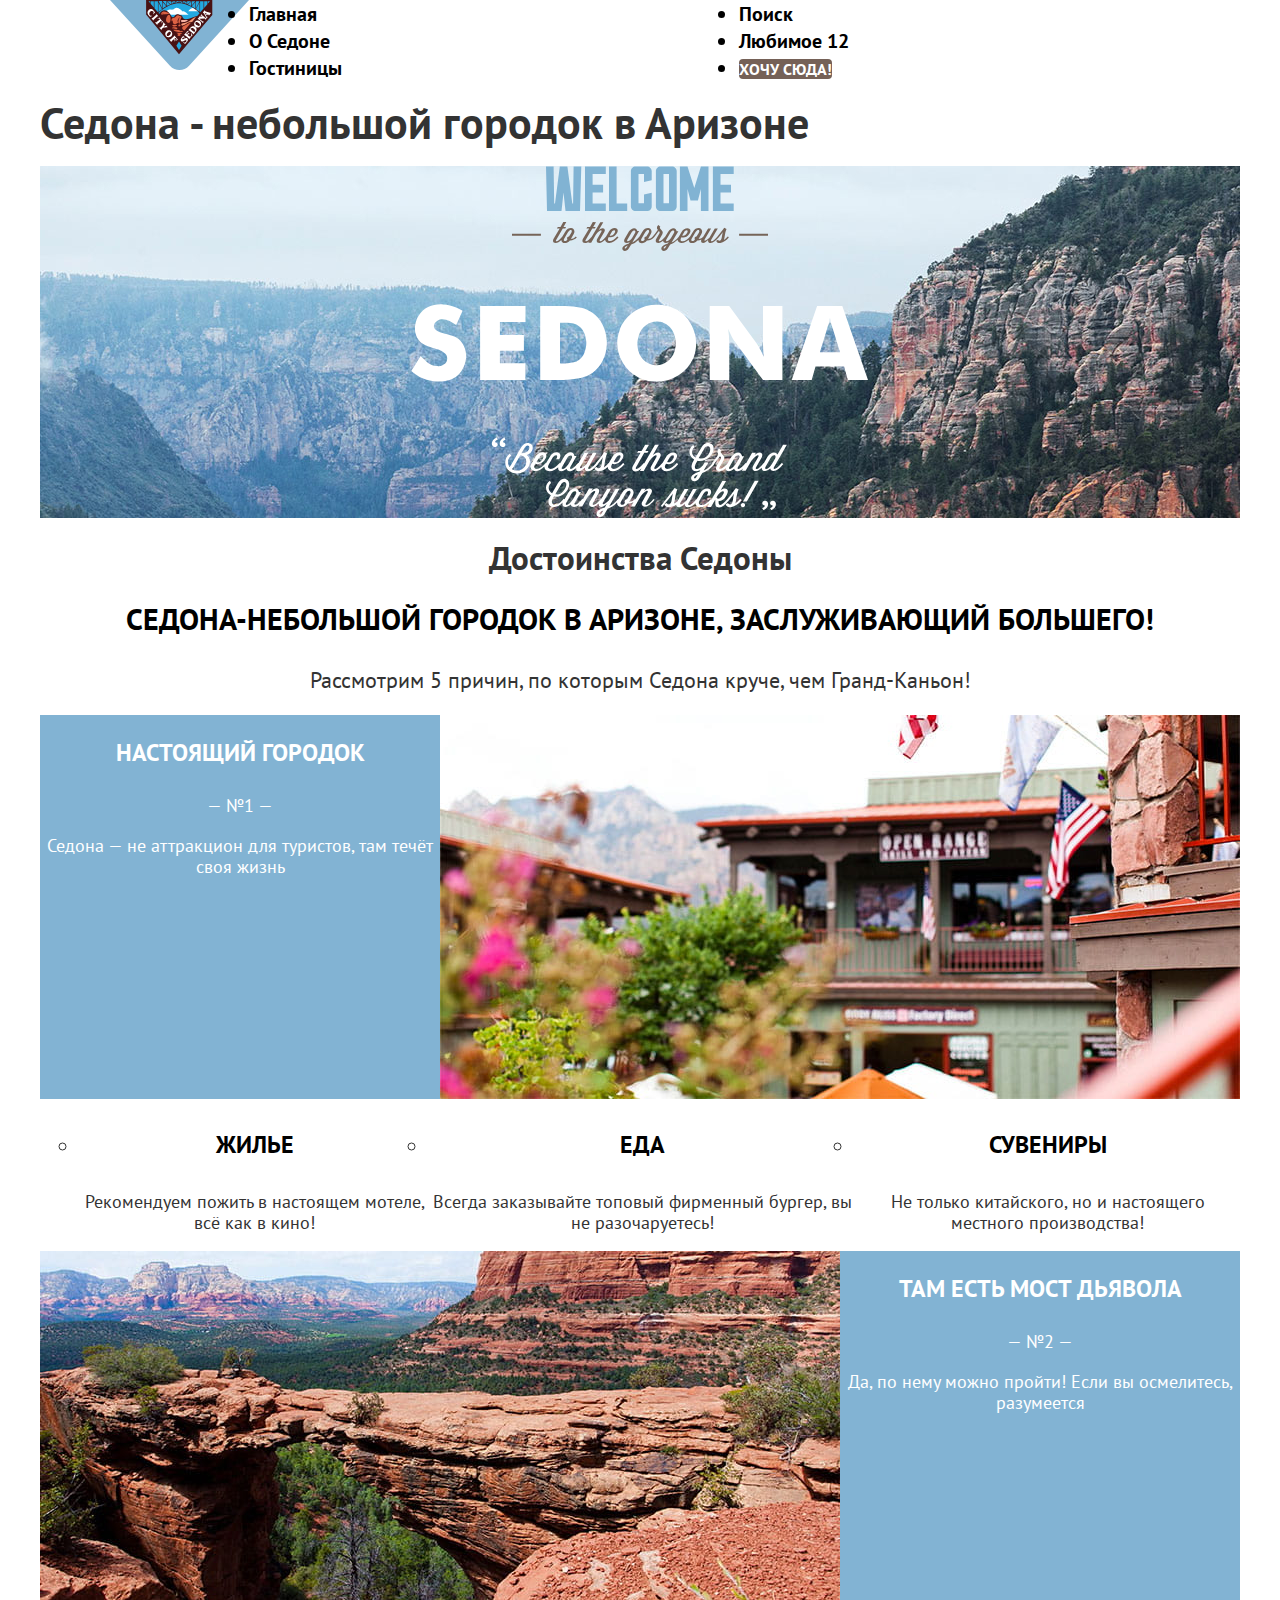
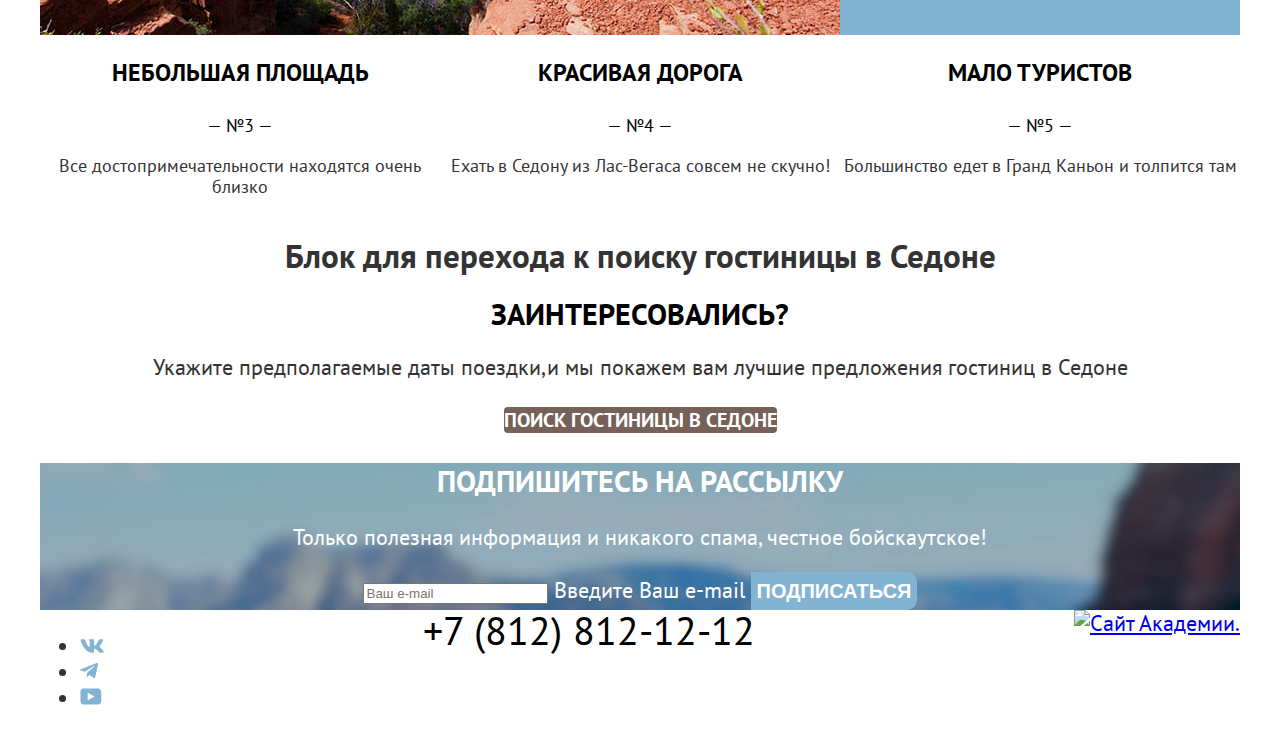
==== commit a1c5c2cd: "разметка больших блоков страницы на флексах" ====
--- a/index.html
+++ b/index.html
@@ -9,152 +9,159 @@
   </head>
 
   <body>
-    <header class="page-header">
-      <a>
-        <img src="images/logo-main.svg" width="139" height="70" alt="Логотип.">
-      </a>
-      <nav class="main-navigation">
-        <ul class="main-navigation-list">
-          <li class="main-navigation-item">
-            <a class="main-navigation-link navigation-link-current">Главная </a>
-          </li>
-          <li class="main-navigation-item">
-            <a class="main-navigation-link" href="#">О Седоне</a>
-          </li>
-          <li class="main-navigation-item">
-            <a class="main-navigation-link" href="catalog.html">Гостиницы</a>
-          </li>
-        </ul>
-        <ul class="main-navigation-list navigation_users">
-          <li class="main-navigation-item">
-            <a class="main-navigation-link" href="#">
-              <span class="visually-hidden">Поиск</span>
-            </a>
-          </li>
-          <li class="main-navigation-item">
-            <a class="main-navigation-link" href="#">
-              <span class="visually-hidden">Любимое</span>
-              <span class="favourite-count">12</span>
-            </a>
-          </li>
-          <li class="main-navigation-item choice_forme">
-            <a class="button" href="#booking_block"> Хочу сюда!</a>
-          </li>
-        </ul>
-      </nav>
-    </header>
-    <main class="main-index">
-      <h1 class="visually-hidden">
-        Седона - небольшой городок в Аризоне
-      </h1>
-      <div class="welcome-sedona">
-        <img src="images/welcome.svg" alt="Приветствуем на сайте Седоны." width="458" height="352">
-      </div>
-      <section class="advantages">
-        <h2 class="visually-hidden">
-          Достоинства Седоны
-        </h2>
-        <p class="title">Седона-небольшой городок в Аризоне, заслуживающий большего!</p>
-        <p>Рассмотрим 5 причин, по которым Седона круче, чем Гранд-Каньон!</p>
-        <ul class="advantages-list">
-          <li class="advantages-item">
-            <section class="advantage">
-              <h3 class="advantage-title white-font">Настоящий городок</h3>
-              <span class="advantage-description white-font"> — №1 — </span>
-              <p class="advantage-description white-font">Седона — не аттракцион для туристов, там течёт своя жизнь</p>
-            </section>
-            <img class="advantage-image" src="images/real-rown-sedona.jpg" width="800" height="384"
-              alt="Улочка городка Седона.">
-            <ul class="town-list">
-              <li class="town-item">
-                <h4 class="advantage-title black-font">Жилье</h4>
-                <p class="advantage-description">Рекомендуем пожить в настоящем мотеле, всё как в кино!</p>
-              </li>
-              <li class="town-item">
-                <h4 class="advantage-title black-font">Еда</h4>
-                <p class="advantage-description">Всегда заказывайте топовый фирменный бургер, вы не
-                  разочаруетесь!</p>
-              </li>
-              <li class="town-item">
-                <h4 class="advantage-title black-font">Сувениры</h4>
-                <p class="advantage-description">Не только китайского,
-                  но и настоящего местного производства!</p>
-              </li>
-            </ul>
-          </li>
+    <div class="page-container">
+      <header class="page-header">
+        <a class="navigation-logo">
+          <img src="images/logo-main.svg" width="139" height="70" alt="Логотип.">
+        </a>
+        <nav class="main-navigation">
+          <ul class="main-navigation-list">
+            <li class="main-navigation-item">
+              <a class="main-navigation-link navigation-link-current">Главная </a>
+            </li>
+            <li class="main-navigation-item">
+              <a class="main-navigation-link" href="#">О Седоне</a>
+            </li>
+            <li class="main-navigation-item">
+              <a class="main-navigation-link" href="catalog.html">Гостиницы</a>
+            </li>
+          </ul>
+          <ul class="main-navigation-list navigation-user">
+            <li class="main-navigation-item">
+              <a class="main-navigation-link" href="#">
+                <span class="visually-hidden">Поиск</span>
+              </a>
+            </li>
+            <li class="main-navigation-item">
+              <a class="main-navigation-link" href="#">
+                <span class="visually-hidden">Любимое</span>
+                <span class="favourite-count">12</span>
+              </a>
+            </li>
+            <li class="main-navigation-item choice_forme">
+              <a class="button" href="#booking_block"> Хочу сюда!</a>
+            </li>
+          </ul>
+        </nav>
+      </header>
 
-          <li class="advantages-item">
-            <img class="advantage-image" src="images/devil-bridge.jpg" width="800" height="384" alt="Мост Дьявола.">
-            <section class="advantage">
-              <h3 class="advantage-title white-font">Там есть мост дьявола</h3>
-              <span class="advantage-description white-font"> — №2 — </span>
-              <p class="advantage-description white-font">Да, по нему можно пройти! Если вы осмелитесь, разумеется</p>
-            </section>
-          </li>
+      <main class="main-index main-container">
+        <!--<div class="page-container">-->
+        <h1 class="visually-hidden">
+          Седона - небольшой городок в Аризоне
+        </h1>
+        <div class="welcome-sedona">
+          <img class="logo" src="images/welcome.svg" alt="Приветствуем на сайте Седоны." width="458" height="352">
+        </div>
+        <section class="advantages">
+          <h2 class="visually-hidden">
+            Достоинства Седоны
+          </h2>
+          <p class="title">Седона-небольшой городок в Аризоне, заслуживающий большего!</p>
+          <p>Рассмотрим 5 причин, по которым Седона круче, чем Гранд-Каньон!</p>
+          <ul class="advantages-list">
+            <li class="advantages-item">
+              <section class="advantage">
+                <h3 class="advantage-title white-font">Настоящий городок</h3>
+                <span class="advantage-description white-font"> — №1 — </span>
+                <p class="advantage-description white-font">Седона — не аттракцион для туристов, там течёт своя жизнь
+                </p>
+              </section>
+              <img class="advantage-image" src="images/real-rown-sedona.jpg" width="800" height="384"
+                alt="Улочка городка Седона.">
+              <ul class="town-list">
+                <li class="town-item">
+                  <h4 class="advantage-title black-font">Жилье</h4>
+                  <p class="advantage-description">Рекомендуем пожить в настоящем мотеле, всё как в кино!</p>
+                </li>
+                <li class="town-item">
+                  <h4 class="advantage-title black-font">Еда</h4>
+                  <p class="advantage-description">Всегда заказывайте топовый фирменный бургер, вы не
+                    разочаруетесь!</p>
+                </li>
+                <li class="town-item">
+                  <h4 class="advantage-title black-font">Сувениры</h4>
+                  <p class="advantage-description">Не только китайского,
+                    но и настоящего местного производства!</p>
+                </li>
+              </ul>
+            </li>
 
-          <li class="advantages-item">
-            <h3 class="advantage-title black-font">Небольшая площадь</h3>
-            <span class="advantage-description black-font"> — №3 — </span>
-            <p class="advantage-description">Все достопримечательности находятся очень близко</p>
-          </li>
+            <li class="advantages-item">
+              <img class="advantage-image" src="images/devil-bridge.jpg" width="800" height="384" alt="Мост Дьявола.">
+              <section class="advantage">
+                <h3 class="advantage-title white-font">Там есть мост дьявола</h3>
+                <span class="advantage-description white-font"> — №2 — </span>
+                <p class="advantage-description white-font">Да, по нему можно пройти! Если вы осмелитесь, разумеется</p>
+              </section>
+            </li>
 
-          <li class="advantages-item">
-            <h3 class="advantage-title black-font">Красивая дорога</h3>
-            <span class="advantage-description black-font"> — №4 — </span>
-            <p class="advantage-description">Ехать в Седону из Лас-Вегаса совсем не скучно!</p>
-          </li>
+            <li class="advantages-item no-img-item">
+              <h3 class="advantage-title black-font">Небольшая площадь</h3>
+              <span class="advantage-description black-font"> — №3 — </span>
+              <p class="advantage-description">Все достопримечательности находятся очень близко</p>
+            </li>
 
-          <li class="advantages-item">
-            <h3 class="advantage-title black-font">Мало туристов</h3>
-            <span class="advantage-description black-font"> — №5 — </span>
-            <p class="advantage-description">Большинство едет в Гранд Каньон и толпится там</p>
-          </li>
-        </ul>
-      </section>
+            <li class="advantages-item no-img-item">
+              <h3 class="advantage-title black-font">Красивая дорога</h3>
+              <span class="advantage-description black-font"> — №4 — </span>
+              <p class="advantage-description">Ехать в Седону из Лас-Вегаса совсем не скучно!</p>
+            </li>
 
-      <section class="booking-block" id="booking_block">
-        <h2 class="visually-hidden"> Блок для перехода к поиску гостиницы в Седоне</h2>
-        <span class="title"> Заинтересовались? </span>
-        <p class="booking-block-description">
-          Укажите предполагаемые даты поездки,и мы покажем вам лучшие предложения гостиниц в Седоне
-        </p>
-        <a class="button search-button" href="#">Поиск гостиницы в Седоне</a>
-      </section>
+            <li class="advantages-item no-img-item">
+              <h3 class="advantage-title black-font">Мало туристов</h3>
+              <span class="advantage-description black-font"> — №5 — </span>
+              <p class="advantage-description">Большинство едет в Гранд Каньон и толпится там</p>
+            </li>
+          </ul>
+        </section>
 
-      <section class="newsletter">
-        <h2 class="title white-font"> Подпишитесь на рассылку </h2>
-        <p>Только полезная информация и никакого спама, честное бойскаутское!</p>
-        <form class="newsletter-form" action="ttps://echo.htmlacademy.ru/" method="post">
-          <!-- надо тут р для последующей стилизации или нет-->
-          <input type="email" name="newsletter-email" placeholder="Ваш e-mail" id="email">
-          <label for="email" class="visually-hidden">Введите Ваш e-mail </label>
-          <button class="button newsletter-button" type="submit">Подписаться</button>
-        </form>
-      </section>
-    </main>
-    <footer>
-      <ul class="footer-social-list">
-        <li class="footer-social-item">
-          <a class="footer-social-button" href="https://vk.com/htmlacademy">
-            <img src="images/vk.svg" alt="Вконтакте." width="24" height="14">
-          </a>
-        </li>
-        <li class="footer-social-item">
-          <a class="footer-social-button" href="https://t.me/htmlacademy">
-            <img src="images/telegram.svg" alt="Телеграм." width="18" height="16">
-          </a>
-        </li>
-        <li class="footer-social-item">
-          <a class="footer-social-button" href="https://www.youtube.com/user/htmlacademyru">
-            <img src="images/utube.svg" alt="Ютуб." width="22" height="17">
-          </a>
-        </li>
-      </ul>
-      <a class="telephone-number" href="tel:+78128121212">+7 (812) 812-12-12</a>
-      <a class="htmlacademy-link" href="https://htmlacademy.ru/"> <img src="images/HTML-Academy.svg" width="115"
-          height="33" alt="Сайт Академии."></a>
-    </footer>
+        <section class="booking-block" id="booking_block">
+          <h2 class="visually-hidden"> Блок для перехода к поиску гостиницы в Седоне</h2>
+          <span class="title"> Заинтересовались? </span>
+          <p class="booking-block-description">
+            Укажите предполагаемые даты поездки,и мы покажем вам лучшие предложения гостиниц в Седоне
+          </p>
+          <a class="button search-button" href="#">Поиск гостиницы в Седоне</a>
+        </section>
 
+        <section class="newsletter">
+          <h2 class="title white-font"> Подпишитесь на рассылку </h2>
+          <p>Только полезная информация и никакого спама, честное бойскаутское!</p>
+          <form class="newsletter-form" action="ttps://echo.htmlacademy.ru/" method="post">
+            <!-- надо тут р для последующей стилизации или нет-->
+            <input type="email" name="newsletter-email" placeholder="Ваш e-mail" id="email">
+            <label for="email" class="visually-hidden">Введите Ваш e-mail </label>
+            <button class="button newsletter-button" type="submit">Подписаться</button>
+          </form>
+        </section>
+        <!-- </div>-->
+      </main>
+      <footer>
+        <div class="page-footer-container">
+          <ul class="footer-social-list">
+            <li class="footer-social-item">
+              <a class="footer-social-button" href="https://vk.com/htmlacademy">
+                <img src="images/vk.svg" alt="Вконтакте." width="24" height="14">
+              </a>
+            </li>
+            <li class="footer-social-item">
+              <a class="footer-social-button" href="https://t.me/htmlacademy">
+                <img src="images/telegram.svg" alt="Телеграм." width="18" height="16">
+              </a>
+            </li>
+            <li class="footer-social-item">
+              <a class="footer-social-button" href="https://www.youtube.com/user/htmlacademyru">
+                <img src="images/utube.svg" alt="Ютуб." width="22" height="17">
+              </a>
+            </li>
+          </ul>
+          <a class="telephone-number" href="tel:+78128121212">+7 (812) 812-12-12</a>
+          <a class="htmlacademy-link" href="https://htmlacademy.ru/"> <img src="images/HTML-Academy.svg" width="115"
+              height="33" alt="Сайт Академии."></a>
+        </div>
+      </footer>
+    </div>
   </body>
 
 </html>
--- a/styles/styles.css
+++ b/styles/styles.css
@@ -14,6 +14,10 @@
   src: url("../fonts/pt-sans-700.woff2") format("woff2"),
     url("../fonts/pt-sans-700.woff") format("woff");
   font-display: swap;
+}
+
+html {
+  height: 100%;
 }
 
 body {
@@ -24,6 +28,14 @@
   line-height: 26px;
   color: #333333;
   background-color: #ffffff;
+  margin: 0;
+  display: flex;
+  flex-direction: column;
+  min-height: 100%;
+}
+
+.main-container {
+  flex-grow: 1;
 }
 
 /* так как  кнопки чаще всего используются на всех страницах сайта. Именно поэтому стили кнопок мы зададим сразу после body. */
@@ -47,6 +59,7 @@
   box-shadow: none;
   border-radius: 0 10px 10px 0;
   border-style: none;
+
 }
 
 .search-button {
@@ -69,6 +82,28 @@
 
 .page-header {
   color: #000000;
+  display: flex;
+  /*нужен здесь флекс или нет-пока не поняла, но вероятнее нужен */
+}
+
+.navigation-logo {
+  margin-left: 70px;
+}
+
+.main-navigation {
+  display: flex;
+
+}
+
+.main-navigation-list {
+  margin: 0;
+  padding: 0;
+  width: 490px;
+}
+
+.navigation-user {
+  max-width: 300px;
+  margin-left: auto;
 }
 
 .main-navigation-link {
@@ -80,6 +115,11 @@
   text-align: center;
   /* если нужны заглавыне буквы, прописываем еще text-transform*/
   background-color: inherit;
+}
+
+.page-container {
+  width: 1200px;
+  margin: 0 auto;
 }
 
 /* для класса index-main не задаю никаких данных, потому что свойства будут те же самые, что и у body*/
@@ -91,11 +131,19 @@
   background-repeat: no-repeat;
 }
 
+.logo {
+  display: block;
+  /* ставим, так как карттинки-инлайновые элементы*/
+  margin: 0 auto;
+}
+
 /*List*/
 .advantages {
   text-align: center;
 }
 
+
+
 .title {
   font-weight: 700;
   font-size: 30px;
@@ -105,8 +153,44 @@
   text-align: center;
 }
 
+
+
+.advantages-list {
+  margin: 0;
+  padding: 0;
+  display: flex;
+  flex-wrap: wrap;
+  list-style: none;
+
+}
+
+.advantages-item:nth-child(1) {
+  display: flex;
+  flex-wrap: wrap;
+}
+
+.advantages-item:nth-child(2) {
+  display: flex;
+  flex-wrap: wrap;
+}
+
+.no-img-item {
+  width: 400px;
+}
+
+.town-list {
+  display: flex;
+}
+
 .advantage {
   background-color: #82b3d3;
+  width: 400px;
+}
+
+
+.advantage-image {
+  display: block;
+  width: 800px;
 }
 
 .advantage-title {
@@ -119,6 +203,8 @@
   font-size: 18px;
   line-height: 21px;
 }
+
+
 
 .black-font {
   color: #000000;
@@ -135,11 +221,13 @@
   background-color: #b0c4de;
   color: #ffffff;
   background-repeat: no-repeat;
+  text-align: center;
 }
 
 .newsletter-catalog {
   background-color: #ffffff;
   color: #000000;
+  text-align: center;
 }
 
 .telephone-number {
@@ -167,14 +255,56 @@
 
 }
 
-.hotel-card-price{
+.hotel-card-price {
   font-size: 18px;
-line-height: 21px;
-font-weight: 400;
-}
-
-.hotel-card-raiting{
+  line-height: 21px;
   font-weight: 400;
-font-size: 16px;
-line-height: 20px;
-}
+}
+
+.hotel-card-raiting {
+  font-weight: 400;
+  font-size: 16px;
+  line-height: 20px;
+}
+
+.booking-block {
+  text-align: center;
+}
+
+.breadcrumbs {
+  display: flex;
+}
+
+.breadcrumbs-item:first-child {
+  list-style: none;
+}
+
+.catalog-filter {
+  display: flex;
+}
+
+.catalog-filter-results {
+  display: flex;
+}
+
+.hotel-list {
+  display: flex;
+  flex-wrap: wrap;
+  list-style: none;
+  margin: 0;
+  padding: 0;
+}
+
+.hotel-card {
+  width: 340px;
+}
+
+.pagination-list {
+  list-style: none;
+  display: flex;
+}
+
+.page-footer-container {
+  display: flex;
+  justify-content: space-between;
+}
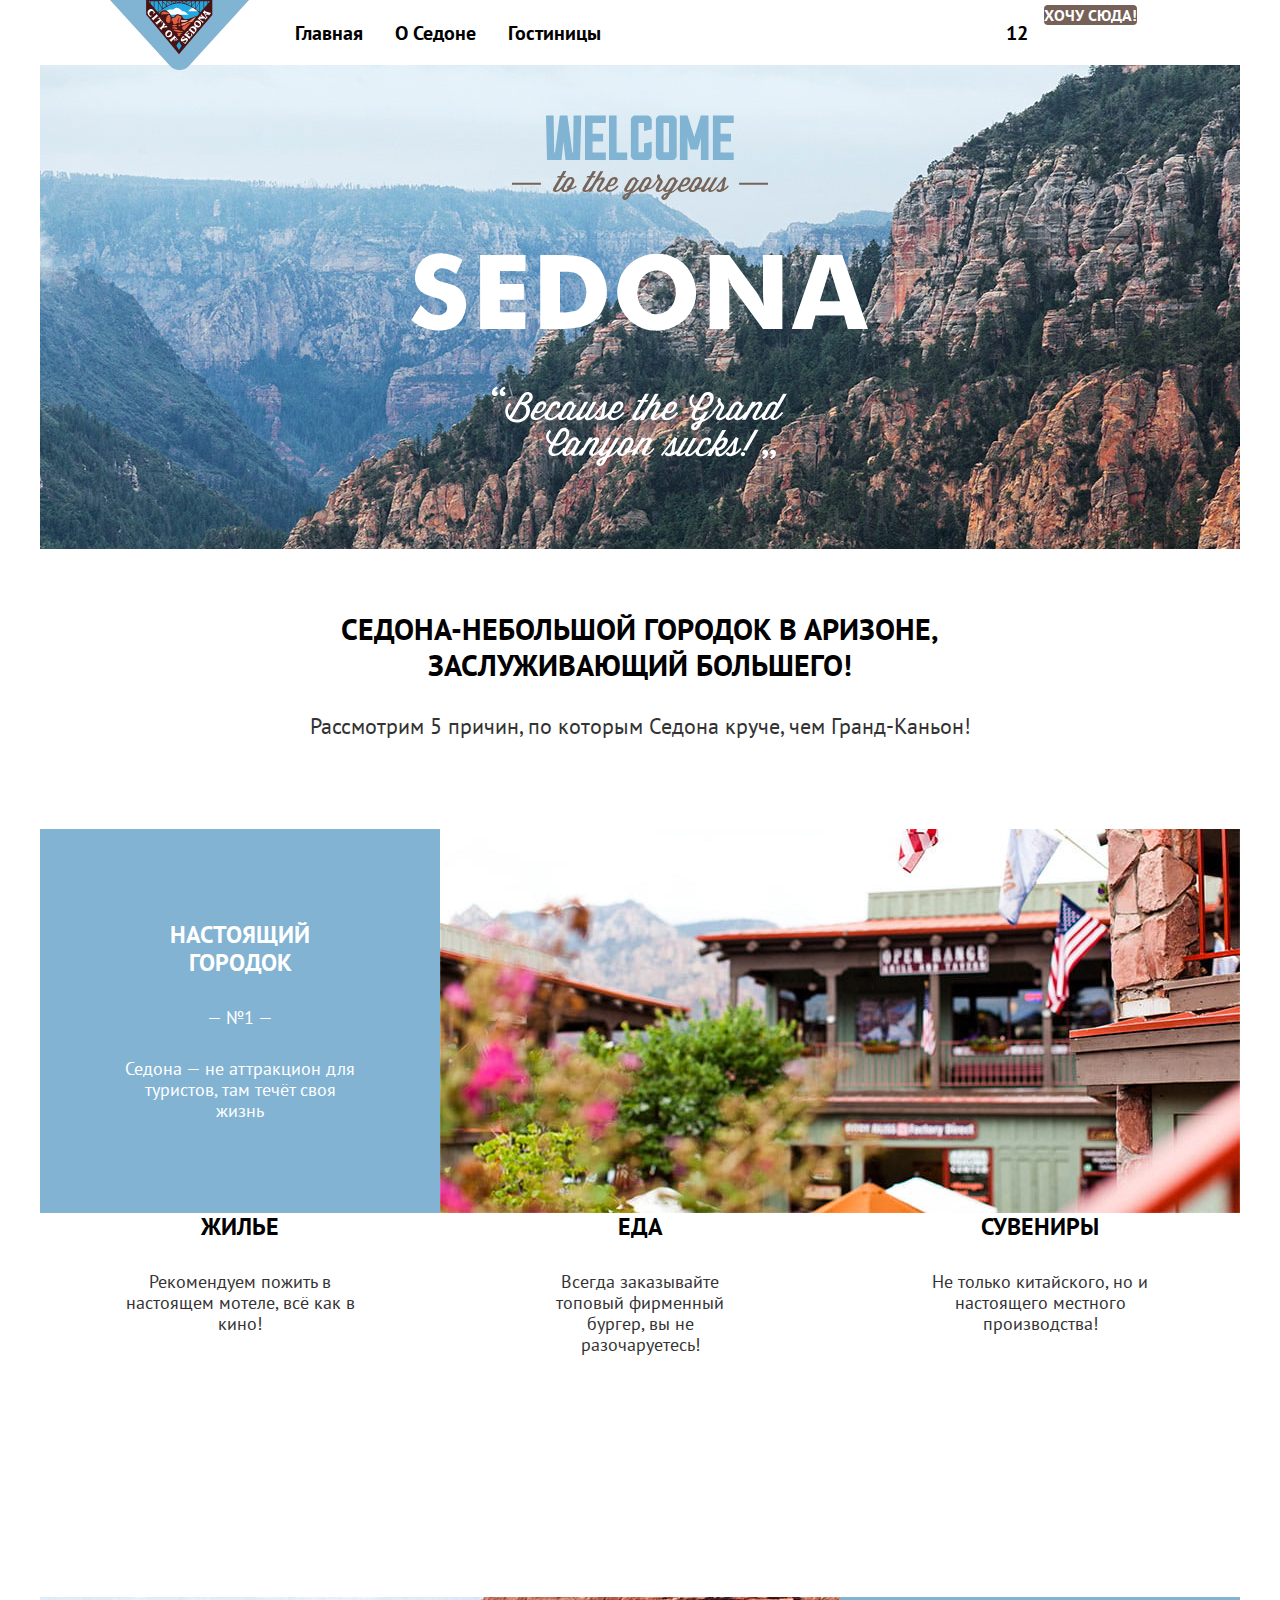
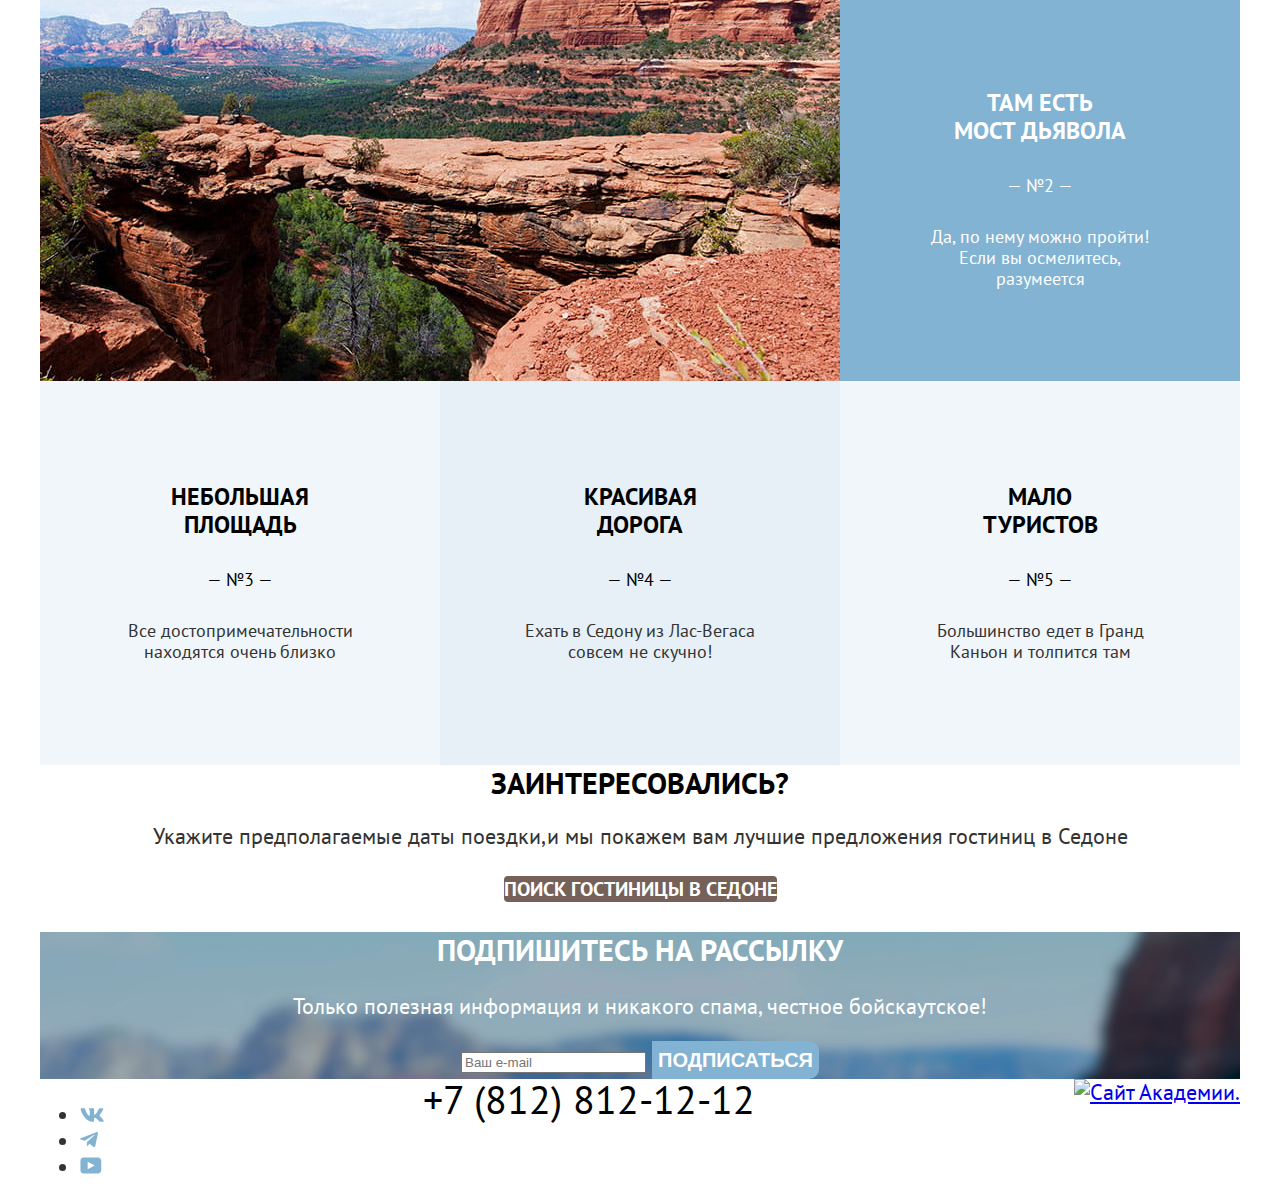
==== commit 25bb7db7: "Оформление страницы: отступы, центрирование" ====
--- a/index.html
+++ b/index.html
@@ -12,7 +12,7 @@
     <div class="page-container">
       <header class="page-header">
         <a class="navigation-logo">
-          <img src="images/logo-main.svg" width="139" height="70" alt="Логотип.">
+          <img class="navigation-logo-img" src="images/logo-main.svg" width="139" height="70" alt="Логотип.">
         </a>
         <nav class="main-navigation">
           <ul class="main-navigation-list">
@@ -28,12 +28,12 @@
           </ul>
           <ul class="main-navigation-list navigation-user">
             <li class="main-navigation-item">
-              <a class="main-navigation-link" href="#">
+              <a class="main-navigation-link main-navigation-user" href="#">
                 <span class="visually-hidden">Поиск</span>
               </a>
             </li>
             <li class="main-navigation-item">
-              <a class="main-navigation-link" href="#">
+              <a class="main-navigation-link main-navigation-user" href="#">
                 <span class="visually-hidden">Любимое</span>
                 <span class="favourite-count">12</span>
               </a>
@@ -57,13 +57,13 @@
           <h2 class="visually-hidden">
             Достоинства Седоны
           </h2>
-          <p class="title">Седона-небольшой городок в Аризоне, заслуживающий большего!</p>
-          <p>Рассмотрим 5 причин, по которым Седона круче, чем Гранд-Каньон!</p>
+          <p class="title subtitle">Седона-небольшой городок в Аризоне, заслуживающий большего!</p>
+          <p class="just-description">Рассмотрим 5 причин, по которым Седона круче, чем Гранд-Каньон!</p>
           <ul class="advantages-list">
             <li class="advantages-item">
               <section class="advantage">
                 <h3 class="advantage-title white-font">Настоящий городок</h3>
-                <span class="advantage-description white-font"> — №1 — </span>
+                <p class="advantage-description white-font number"> — №1 — </p>
                 <p class="advantage-description white-font">Седона — не аттракцион для туристов, там течёт своя жизнь
                 </p>
               </section>
@@ -90,27 +90,27 @@
             <li class="advantages-item">
               <img class="advantage-image" src="images/devil-bridge.jpg" width="800" height="384" alt="Мост Дьявола.">
               <section class="advantage">
-                <h3 class="advantage-title white-font">Там есть мост дьявола</h3>
-                <span class="advantage-description white-font"> — №2 — </span>
+                <h3 class="advantage-title white-font">Там есть<br> мост дьявола</h3>
+                <p class="advantage-description white-font number"> — №2 — </p>
                 <p class="advantage-description white-font">Да, по нему можно пройти! Если вы осмелитесь, разумеется</p>
               </section>
             </li>
 
             <li class="advantages-item no-img-item">
               <h3 class="advantage-title black-font">Небольшая площадь</h3>
-              <span class="advantage-description black-font"> — №3 — </span>
+              <p class="advantage-description black-font number"> — №3 — </p>
               <p class="advantage-description">Все достопримечательности находятся очень близко</p>
             </li>
 
             <li class="advantages-item no-img-item">
-              <h3 class="advantage-title black-font">Красивая дорога</h3>
-              <span class="advantage-description black-font"> — №4 — </span>
+              <h3 class="advantage-title black-font">Красивая<br>дорога</h3>
+              <p class="advantage-description black-font number"> — №4 — </p>
               <p class="advantage-description">Ехать в Седону из Лас-Вегаса совсем не скучно!</p>
             </li>
 
             <li class="advantages-item no-img-item">
-              <h3 class="advantage-title black-font">Мало туристов</h3>
-              <span class="advantage-description black-font"> — №5 — </span>
+              <h3 class="advantage-title black-font main-numbers">Мало<br>туристов</h3>
+              <p class="advantage-description black-font number"> — №5 — </p>
               <p class="advantage-description">Большинство едет в Гранд Каньон и толпится там</p>
             </li>
           </ul>
--- a/styles/styles.css
+++ b/styles/styles.css
@@ -30,8 +30,20 @@
   background-color: #ffffff;
   margin: 0;
   display: flex;
+  flex-wrap: wrap;
   flex-direction: column;
   min-height: 100%;
+}
+
+.visually-hidden {
+  position: absolute;
+  width: 1px;
+  height: 1px;
+  margin: -1px;
+  padding: 0;
+  border: 0;
+  clip: rect(0 0 0 0);
+  overflow: hidden;
 }
 
 .main-container {
@@ -83,22 +95,37 @@
 .page-header {
   color: #000000;
   display: flex;
+  flex-wrap: wrap;
   /*нужен здесь флекс или нет-пока не поняла, но вероятнее нужен */
 }
 
 .navigation-logo {
+  display: block;
+  margin: 0;
   margin-left: 70px;
+  padding: 0;
+}
+
+.navigation-logo-img{
+  display: block;
 }
 
 .main-navigation {
   display: flex;
+  flex-grow: 1;
+  flex-wrap: wrap;
 
 }
 
 .main-navigation-list {
   margin: 0;
+  margin-left: 30px;
   padding: 0;
   width: 490px;
+  display: flex;
+  flex-wrap: wrap;
+  list-style-type: none;
+
 }
 
 .navigation-user {
@@ -107,6 +134,7 @@
 }
 
 .main-navigation-link {
+  display: block;
   font-weight: 700;
   font-size: 20px;
   line-height: 26px;
@@ -115,6 +143,12 @@
   text-align: center;
   /* если нужны заглавыне буквы, прописываем еще text-transform*/
   background-color: inherit;
+  padding:20px 16px;
+}
+
+.main-navigation-user{
+  min-width: 18px;
+  min-height: 18px;
 }
 
 .page-container {
@@ -129,12 +163,16 @@
   background-color: #b0c4de;
   color: #ffffff;
   background-repeat: no-repeat;
+  margin-top: -5px;
+  margin-bottom: 62px;
 }
 
 .logo {
   display: block;
   /* ставим, так как карттинки-инлайновые элементы*/
   margin: 0 auto;
+  padding-top: 50px;
+  padding-bottom: 82px;
 }
 
 /*List*/
@@ -153,6 +191,16 @@
   text-align: center;
 }
 
+.subtitle{
+  width: 620px;
+    margin: 0 auto;
+    margin-bottom: 30px;
+}
+
+.just-description{
+  margin: 0;
+   margin-bottom: 90px;
+}
 
 
 .advantages-list {
@@ -160,8 +208,13 @@
   padding: 0;
   display: flex;
   flex-wrap: wrap;
-  list-style: none;
-
+  list-style-type: none;
+
+}
+
+.advantages-item
+{
+  min-height: 384px;
 }
 
 .advantages-item:nth-child(1) {
@@ -173,35 +226,65 @@
   display: flex;
   flex-wrap: wrap;
 }
+
 
 .no-img-item {
   width: 400px;
-}
+  padding-top: 102px;
+box-sizing: border-box;
+background-color: rgba(131, 179, 211, 0.12) ;
+}
+
+.advantages-item:nth-child(4)
+{
+  background-color: rgba(131, 179, 211, 0.2) ;
+}
+
 
 .town-list {
   display: flex;
+  flex-wrap: wrap;
+  list-style-type: none;
+  padding: 0;
+  margin: 0;
+}
+
+.town-item{
+  padding: 0;
+  margin: 0;
+  width: 400px;
+  min-height: 384px;
 }
 
 .advantage {
   background-color: #82b3d3;
   width: 400px;
+  padding-top: 92px;
 }
 
 
 .advantage-image {
   display: block;
-  width: 800px;
 }
 
 .advantage-title {
   font-size: 24px;
   line-height: 28px;
   text-transform: uppercase;
+width: 230px;
+margin: 0 auto;
+margin-bottom: 30px;
 }
 
 .advantage-description {
   font-size: 18px;
   line-height: 21px;
+  width: 230px;
+  margin: 0 auto;
+}
+
+.number{
+  margin-bottom: 30px;
 }
 
 
@@ -244,7 +327,13 @@
 }
 
 .hotel-card-link {
+  display: block;
   text-decoration: none;
+}
+
+.hotel-card-image{
+  display: block;
+  width: 100%;
 }
 
 .hotel-card-title {
@@ -273,24 +362,27 @@
 
 .breadcrumbs {
   display: flex;
+  flex-wrap: wrap;
 }
 
 .breadcrumbs-item:first-child {
-  list-style: none;
+  list-style-type: none;
 }
 
 .catalog-filter {
   display: flex;
+  flex-wrap: wrap;
 }
 
 .catalog-filter-results {
   display: flex;
+  flex-wrap: wrap;
 }
 
 .hotel-list {
   display: flex;
   flex-wrap: wrap;
-  list-style: none;
+  list-style-type: none;
   margin: 0;
   padding: 0;
 }
@@ -300,11 +392,13 @@
 }
 
 .pagination-list {
-  list-style: none;
-  display: flex;
+  list-style-type: none;
+  display: flex;
+  flex-wrap: wrap;
 }
 
 .page-footer-container {
   display: flex;
+  flex-wrap: wrap;
   justify-content: space-between;
 }
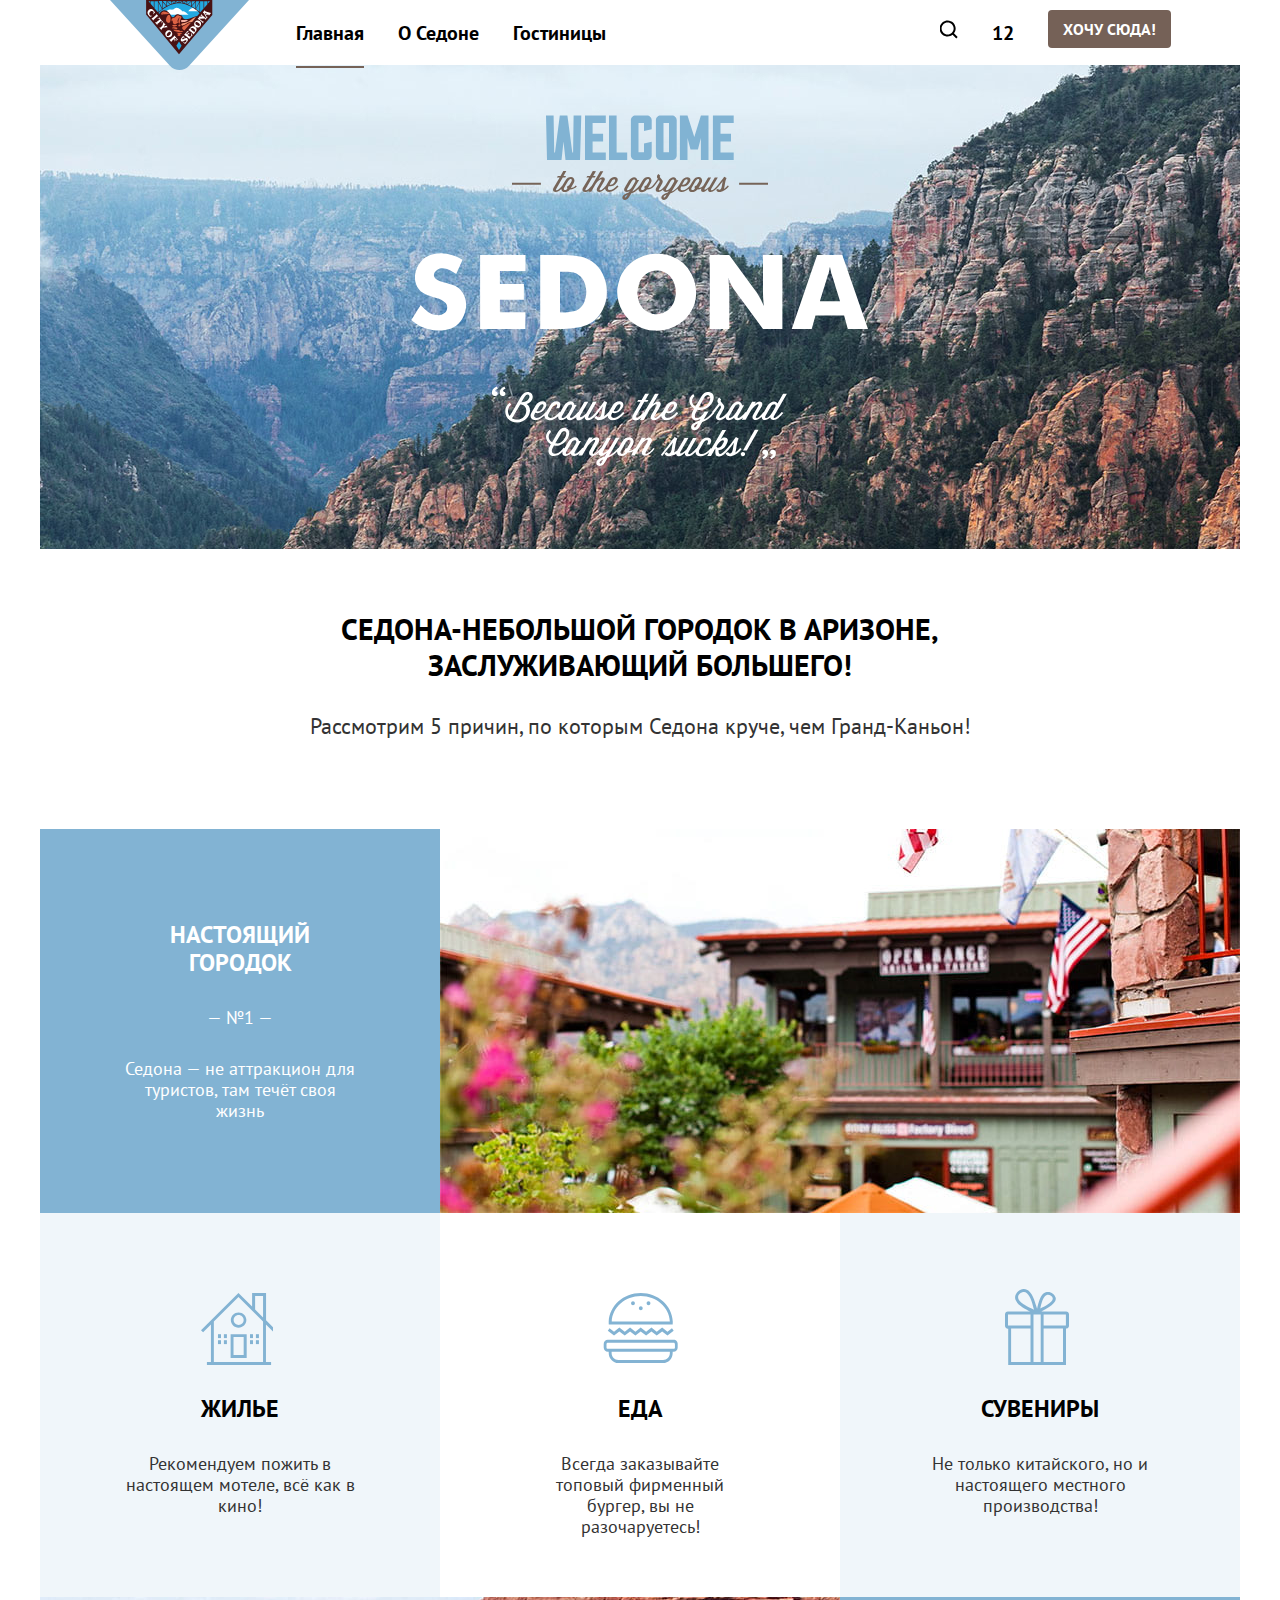
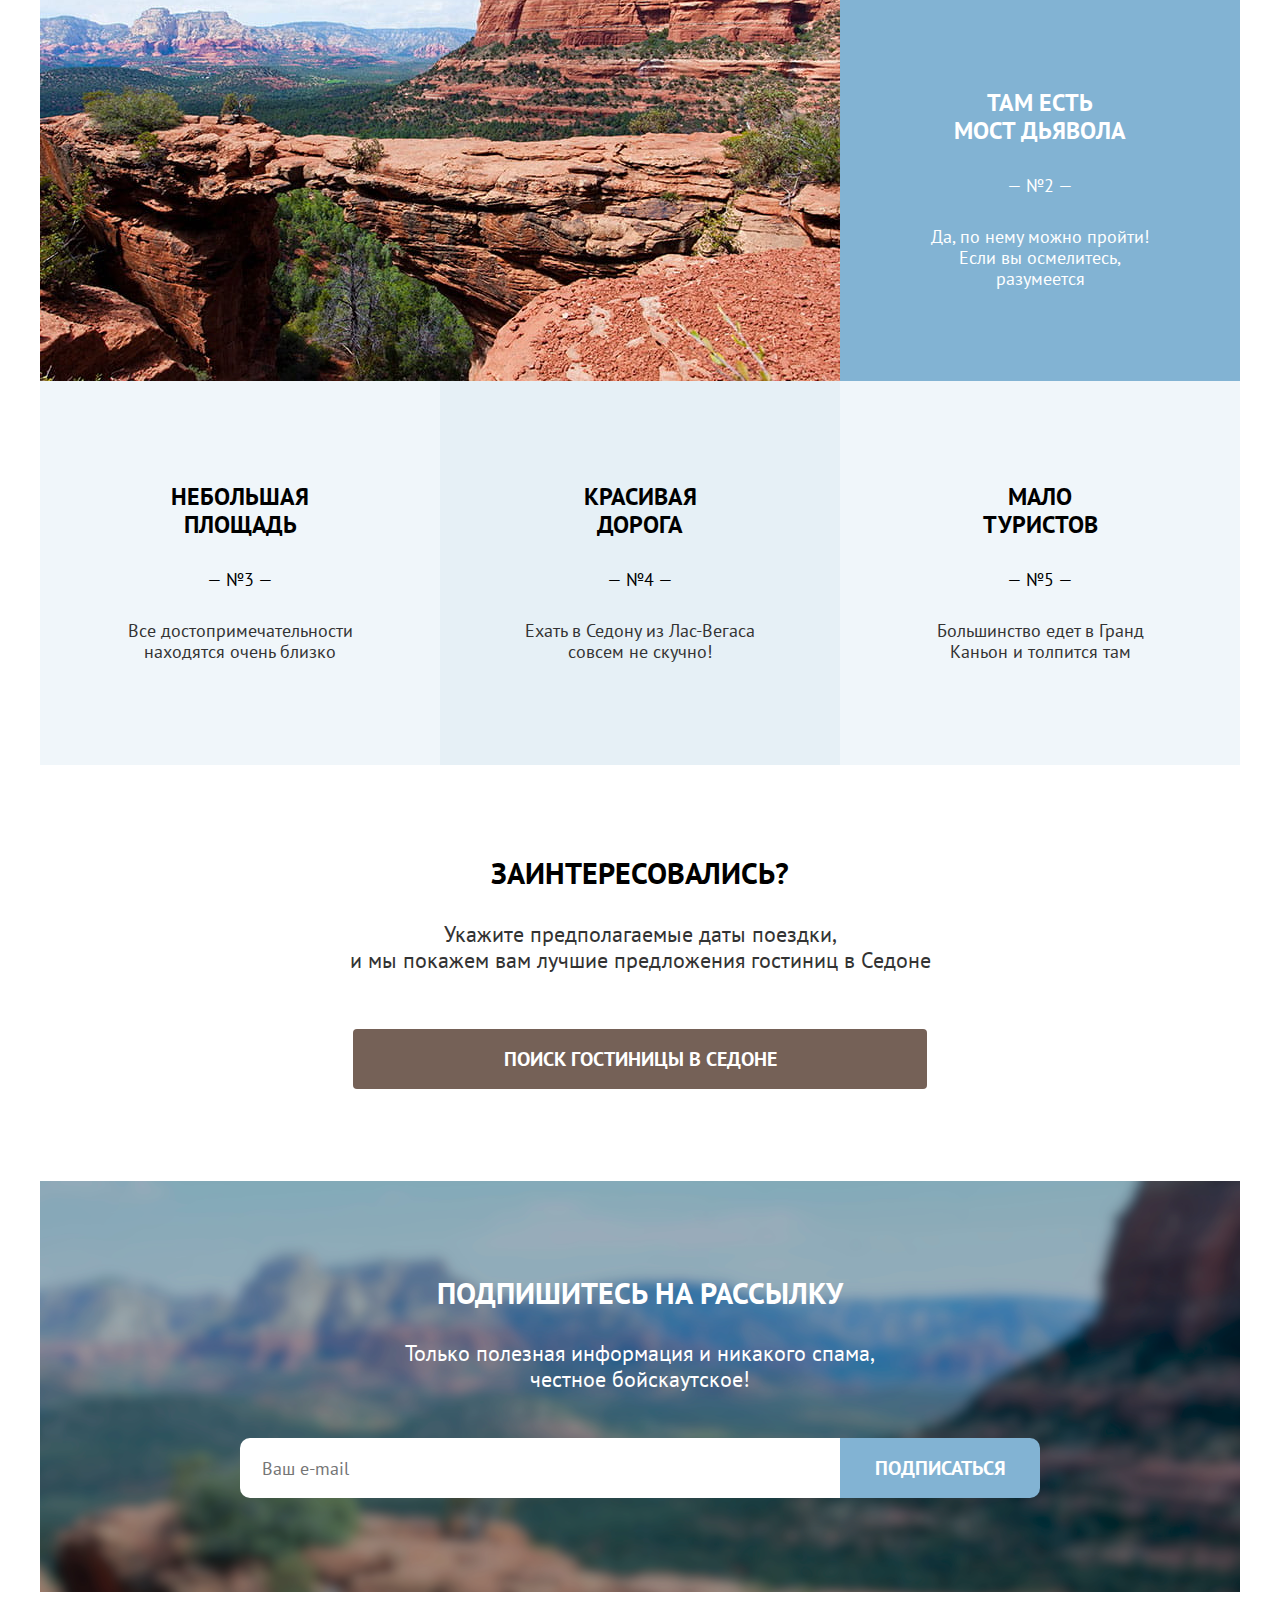
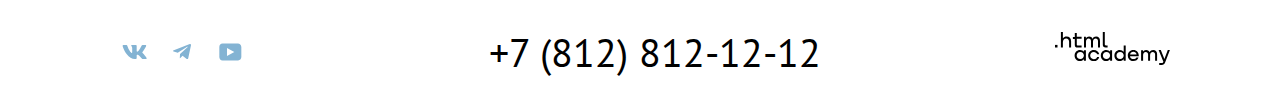
==== commit 7911a666: "сетка на флексах, гридах и выравнивание блоков" ====
--- a/index.html
+++ b/index.html
@@ -17,7 +17,7 @@
         <nav class="main-navigation">
           <ul class="main-navigation-list">
             <li class="main-navigation-item">
-              <a class="main-navigation-link navigation-link-current">Главная </a>
+              <a class="main-navigation-link main-navigation-link-current">Главная </a>
             </li>
             <li class="main-navigation-item">
               <a class="main-navigation-link" href="#">О Седоне</a>
@@ -71,6 +71,7 @@
                 alt="Улочка городка Седона.">
               <ul class="town-list">
                 <li class="town-item">
+
                   <h4 class="advantage-title black-font">Жилье</h4>
                   <p class="advantage-description">Рекомендуем пожить в настоящем мотеле, всё как в кино!</p>
                 </li>
@@ -120,17 +121,17 @@
           <h2 class="visually-hidden"> Блок для перехода к поиску гостиницы в Седоне</h2>
           <span class="title"> Заинтересовались? </span>
           <p class="booking-block-description">
-            Укажите предполагаемые даты поездки,и мы покажем вам лучшие предложения гостиниц в Седоне
+            Укажите предполагаемые даты поездки,<br>и мы покажем вам лучшие предложения гостиниц в Седоне
           </p>
           <a class="button search-button" href="#">Поиск гостиницы в Седоне</a>
         </section>
 
         <section class="newsletter">
           <h2 class="title white-font"> Подпишитесь на рассылку </h2>
-          <p>Только полезная информация и никакого спама, честное бойскаутское!</p>
+          <p>Только полезная информация и никакого спама,<br> честное бойскаутское!</p>
           <form class="newsletter-form" action="ttps://echo.htmlacademy.ru/" method="post">
             <!-- надо тут р для последующей стилизации или нет-->
-            <input type="email" name="newsletter-email" placeholder="Ваш e-mail" id="email">
+            <input class="email" type="email" name="newsletter-email" placeholder="Ваш e-mail" id="email">
             <label for="email" class="visually-hidden">Введите Ваш e-mail </label>
             <button class="button newsletter-button" type="submit">Подписаться</button>
           </form>
@@ -142,23 +143,74 @@
           <ul class="footer-social-list">
             <li class="footer-social-item">
               <a class="footer-social-button" href="https://vk.com/htmlacademy">
-                <img src="images/vk.svg" alt="Вконтакте." width="24" height="14">
+                <svg class="navigation-icon" aria-hidden="true" focusable="false" width="25" height="14"
+                  viewBox="0 0 25 14" xmlns="http://www.w3.org/2000/svg">
+                  <path fill-rule="evenodd" clip-rule="evenodd"
+                    d="M24.1164 0.948C24.2824 0.402 24.1164 0 23.3214 0H20.6964C20.0284 0 19.7204 0.347 19.5534 0.73C19.5534 0.73 18.2184 3.926 16.3274 6.002C15.7154 6.604 15.4374 6.795 15.1034 6.795C14.9364 6.795 14.6854 6.604 14.6854 6.057V0.948C14.6854 0.292 14.5014 0 13.9454 0H9.81738C9.40038 0 9.14938 0.304 9.14938 0.593C9.14938 1.214 10.0954 1.358 10.1924 3.106V6.904C10.1924 7.737 10.0394 7.888 9.70538 7.888C8.81538 7.888 6.65038 4.677 5.36538 1.003C5.11638 0.288 4.86438 0 4.19338 0H1.56638C0.816382 0 0.666382 0.347 0.666382 0.73C0.666382 1.412 1.55638 4.8 4.81138 9.281C6.98138 12.341 10.0364 14 12.8194 14C14.4884 14 14.6944 13.632 14.6944 12.997V10.684C14.6944 9.947 14.8524 9.8 15.3814 9.8C15.7714 9.8 16.4384 9.992 17.9964 11.467C19.7764 13.216 20.0694 14 21.0714 14H23.6964C24.4464 14 24.8224 13.632 24.6064 12.904C24.3684 12.18 23.5184 11.129 22.3914 9.882C21.7794 9.172 20.8614 8.407 20.5824 8.024C20.1934 7.533 20.3044 7.314 20.5824 6.877C20.5824 6.877 23.7824 2.451 24.1154 0.948H24.1164Z" />
+                </svg>
+                <span class="visually-hidden">Вконтакте</span>
               </a>
             </li>
             <li class="footer-social-item">
               <a class="footer-social-button" href="https://t.me/htmlacademy">
-                <img src="images/telegram.svg" alt="Телеграм." width="18" height="16">
+                <svg class="navigation-icon" width="18" height="16" viewBox="0 0 18 16"
+                  xmlns="http://www.w3.org/2000/svg">
+                  <path
+                    d="M16.785 0.0992597L0.840489 6.24776C-0.247661 6.68481 -0.241365 7.29184 0.640845 7.56253L4.73445 8.83953L14.2058 2.8637C14.6537 2.59121 15.0629 2.7378 14.7265 3.03636L7.05283 9.96185H7.05103L7.05283 9.96275L6.77045 14.1823C7.18413 14.1823 7.36669 13.9925 7.59871 13.7686L9.58705 11.8351L13.7229 14.89C14.4855 15.31 15.0332 15.0941 15.2229 14.1841L17.9379 1.38885C18.2158 0.274623 17.5126 -0.229883 16.785 0.0992597Z" />
+                </svg>
+                <span class="visually-hidden">Телеграмм</span>
               </a>
             </li>
             <li class="footer-social-item">
               <a class="footer-social-button" href="https://www.youtube.com/user/htmlacademyru">
-                <img src="images/utube.svg" alt="Ютуб." width="22" height="17">
+                <svg class="navigation-icon" width="23" height="18" viewBox="0 0 23 18"
+                  xmlns="http://www.w3.org/2000/svg">
+                  <path
+                    d="M18.9402 0.5H3.50738C1.64668 0.5 0.333252 2.09375 0.333252 3.9V13.9937C0.333252 15.9062 1.64668 17.5 3.50738 17.5H19.1591C20.8009 17.5 22.3333 15.9062 22.3333 14.1V3.9C22.1143 2.09375 20.8009 0.5 18.9402 0.5ZM7.99494 13.0375V4.9625L15.3283 9L7.99494 13.0375Z" />
+                </svg>
+                <span class="visually-hidden">Ютуб</span>
               </a>
             </li>
           </ul>
           <a class="telephone-number" href="tel:+78128121212">+7 (812) 812-12-12</a>
-          <a class="htmlacademy-link" href="https://htmlacademy.ru/"> <img src="images/HTML-Academy.svg" width="115"
-              height="33" alt="Сайт Академии."></a>
+          <a href="https://htmlacademy.ru/"> <svg class="htmlacademy-link" width="115" height="33" viewBox="0 0 115 33"
+              fill="none" xmlns="http://www.w3.org/2000/svg">
+              <path d="M0 12.9V15.5H2.5V12.9H0Z" />
+              <path
+                d="M11.6 4.5C10 4.5 8.8 5.2 8 6.2H7.9V0H5.9V15.5H7.9V10.2C7.9 8.1 9.2 6.6 11.2 6.6C13 6.6 14.1 8 14.1 9.8V15.5H16.1V9.4C16.2 6.4 14.3 4.5 11.6 4.5Z"
+                 />
+              <path
+                d="M26.6 4.8H21.8V1.1H19.8V4.9H17.9V6.9H19.8V12.9C19.8 14.6 20.8 15.6 22.5 15.6H26.6V13.6H22.9C22.2 13.6 21.8 13.2 21.8 12.5V6.8H26.6V4.8Z"
+                />
+              <path
+                d="M41.1 4.6C39.5 4.6 38.2 5.4 37.6 6.7H37.5C36.9 5.5 35.7 4.6 34.1 4.6C32.7 4.6 31.6 5.4 31 6.4H30.9V4.8H29V15.4H31V10C31 8 32 6.5 33.6 6.5C35.1 6.5 36 7.5 36 9.1V15.4H38V9.8C38 7.4 39.4 6.5 40.6 6.5C42.1 6.5 43 7.5 43 9.1V15.4H45V8.9C45.1 6.4 43.6 4.6 41.1 4.6Z"
+                 />
+              <path d="M47.8 12.7C47.8 14.4 48.8 15.4 50.6 15.4H52.6V13.4H50.9C50.2 13.4 49.8 13 49.8 12.3V0H47.8V12.7Z"
+                 />
+              <path
+                d="M28.9 19.7C28 18.6 26.7 17.9 25 17.9C21.9 17.9 19.6 20.2 19.6 23.5C19.6 26.8 21.9 29.1 25 29.1C26.8 29.1 28 28.3 28.8 27.2H28.9V28.8H30.9V18.2H28.9V19.7ZM25.3 27.1C23.1 27.1 21.7 25.5 21.7 23.5C21.7 21.5 23.1 19.9 25.3 19.9C27.5 19.9 28.9 21.5 28.9 23.5C28.9 25.4 27.5 27.1 25.3 27.1Z"
+                 />
+              <path
+                d="M44.2 22C43.7 19.6 41.6 17.9 38.8 17.9C35.4 17.9 33.2 20.4 33.2 23.5C33.2 26.6 35.4 29.1 38.8 29.1C41.6 29.1 43.7 27.3 44.2 24.9H42.1C41.7 26.2 40.4 27.2 38.8 27.2C36.6 27.2 35.2 25.6 35.2 23.6C35.2 21.6 36.6 20 38.8 20C40.4 20 41.6 21 42.1 22.2H44.2V22Z"
+                 />
+              <path
+                d="M55.1 19.7C54.2 18.6 52.9 17.9 51.2 17.9C48.1 17.9 45.8 20.2 45.8 23.5C45.8 26.8 48.1 29.1 51.2 29.1C53 29.1 54.2 28.3 55 27.2H55.1V28.8H57.1V18.2H55.1V19.7ZM51.5 27.1C49.3 27.1 47.9 25.5 47.9 23.5C47.9 21.5 49.3 19.9 51.5 19.9C53.7 19.9 55.1 21.5 55.1 23.5C55.1 25.4 53.6 27.1 51.5 27.1Z"
+                 />
+              <path
+                d="M68.7 19.8C67.8 18.7 66.5 17.9 64.8 17.9C61.7 17.9 59.4 20.2 59.4 23.5C59.4 26.8 61.6 29.1 64.8 29.1C66.5 29.1 67.8 28.3 68.6 27.3H68.7V28.8H70.7V13.4H68.7V19.8ZM65.1 27.1C62.9 27.1 61.5 25.5 61.5 23.5C61.5 21.5 62.9 19.9 65.1 19.9C67.3 19.9 68.7 21.5 68.7 23.5C68.6 25.5 67.2 27.1 65.1 27.1Z"
+                 />
+              <path
+                d="M78.3 17.9C75 17.9 72.8 20.4 72.8 23.5C72.8 26.5 74.9 29.1 78.3 29.1C80.8 29.1 82.8 27.8 83.5 25.5H81.4C80.9 26.5 79.8 27.1 78.4 27.1C76.5 27.1 75.1 25.8 75 24.2H83.8C84 20.6 81.8 17.9 78.3 17.9ZM78.3 19.8C80 19.8 81.3 20.8 81.6 22.4H75.1C75.4 20.9 76.6 19.8 78.3 19.8Z"
+                 />
+              <path
+                d="M98.2 17.9C96.6 17.9 95.3 18.7 94.6 19.9H94.5C93.9 18.7 92.7 17.9 91.1 17.9C89.7 17.9 88.6 18.6 88 19.7V18.2H86.1V28.8H88.1V23.4C88.1 21.4 89.1 20 90.7 19.9C92.2 19.9 93.1 20.9 93.1 22.5V28.8H95.1V23.2C95.1 20.8 96.5 19.9 97.7 19.9C99.2 19.9 100.1 20.9 100.1 22.5V28.8H102.1V22.3C102.2 19.7 100.7 17.9 98.2 17.9Z"
+               />
+              <path
+                d="M109.4 27L105.8 18.1H103.6L108.4 29.7C108.1 30.6 107.7 30.9 106.7 30.9H104.2V32.9H106.7C108.5 32.9 109.5 32.1 110.2 30.3L114.9 18.1H112.8L109.4 27Z"
+               />
+            </svg>
+            <span class="visually-hidden">Ссылка на сайт Академии</span>
+          </a>
         </div>
       </footer>
     </div>
--- a/styles/styles.css
+++ b/styles/styles.css
@@ -61,9 +61,29 @@
   text-transform: uppercase;
   background-color: #756157;
   border-radius: 4px;
+    box-sizing: border-box;
+    padding: 9px 15px;
+}
+/* наведение, браузерный фокус*/
+.button:hover, .button:focus {
+  background-color: #615048;
+}
+/* при нажатии*/
+.button:active{
+  color: rgba(255, 255, 255, 0.3);
+}
+
+.button:disabled{
+  background-color: #E5E5E5;
+  color: #FFFFFF;
+}
+
+.button:focus-visible{
+  outline: none;
 }
 
 .newsletter-button {
+  font-family: 'PT Sans', sans-serif;
   font-size: 20px;
   line-height: 36px;
   background-color: #82b3d3;
@@ -71,12 +91,43 @@
   box-shadow: none;
   border-radius: 0 10px 10px 0;
   border-style: none;
-
+  padding: 0;
+  height: 60px;
+  width: 200px;
+}
+
+.newsletter-button:hover, .newsletter-button:focus{
+background-color: #68A2CA;
+}
+
+.newsletter-form{
+  display: flex;
+}
+
+.email {
+  box-sizing: border-box;
+  width: 600px;
+  border: none;
+  border-radius: 10px 0 0 10px;
+    font-family: 'PT Sans';
+    font-size: 18px;
+    line-height: 21px;
+    padding-left: 22px;
+    color: rgba(0, 0, 0, 1);
+}
+
+.email:focus-visible{
+  outline: none;
 }
 
 .search-button {
   font-size: 20px;
   line-height: 36px;
+  width: 574px;
+  display: block;
+  box-sizing: border-box;
+  padding: 12px 15px;
+  margin: 0 auto;
 }
 
 .apply-button {
@@ -106,7 +157,7 @@
   padding: 0;
 }
 
-.navigation-logo-img{
+.navigation-logo-img {
   display: block;
 }
 
@@ -119,7 +170,7 @@
 
 .main-navigation-list {
   margin: 0;
-  margin-left: 30px;
+  margin-left: 47px;
   padding: 0;
   width: 490px;
   display: flex;
@@ -131,6 +182,16 @@
 .navigation-user {
   max-width: 300px;
   margin-left: auto;
+}
+
+.navigation-user .main-navigation-item:nth-child(1) .main-navigation-link{
+  background-image: url('../images/search.svg');
+  background-repeat: no-repeat;
+  background-position: center;
+}
+
+.navigation-user .main-navigation-item:nth-child(3){
+  margin-top: 14px;
 }
 
 .main-navigation-link {
@@ -141,12 +202,16 @@
   color: inherit;
   text-decoration: none;
   text-align: center;
-  /* если нужны заглавыне буквы, прописываем еще text-transform*/
   background-color: inherit;
-  padding:20px 16px;
-}
-
-.main-navigation-user{
+  padding: 20px 0;
+  margin-right: 34px;
+}
+
+.main-navigation-link-current{
+  border-bottom: 2px solid #756257;
+}
+
+.main-navigation-user {
   min-width: 18px;
   min-height: 18px;
 }
@@ -178,6 +243,7 @@
 /*List*/
 .advantages {
   text-align: center;
+  margin-bottom: 90px;
 }
 
 
@@ -191,15 +257,15 @@
   text-align: center;
 }
 
-.subtitle{
+.subtitle {
   width: 620px;
-    margin: 0 auto;
-    margin-bottom: 30px;
-}
-
-.just-description{
-  margin: 0;
-   margin-bottom: 90px;
+  margin: 0 auto;
+  margin-bottom: 30px;
+}
+
+.just-description {
+  margin: 0;
+  margin-bottom: 90px;
 }
 
 
@@ -212,8 +278,7 @@
 
 }
 
-.advantages-item
-{
+.advantages-item {
   min-height: 384px;
 }
 
@@ -231,13 +296,12 @@
 .no-img-item {
   width: 400px;
   padding-top: 102px;
-box-sizing: border-box;
-background-color: rgba(131, 179, 211, 0.12) ;
-}
-
-.advantages-item:nth-child(4)
-{
-  background-color: rgba(131, 179, 211, 0.2) ;
+  box-sizing: border-box;
+  background-color: rgba(131, 179, 211, 0.12);
+}
+
+.advantages-item:nth-child(4) {
+  background-color: rgba(131, 179, 211, 0.2);
 }
 
 
@@ -249,16 +313,23 @@
   margin: 0;
 }
 
-.town-item{
+.town-item {
   padding: 0;
   margin: 0;
   width: 400px;
   min-height: 384px;
 }
+
+.town-item:not(:nth-child(2)) {
+  background-color: rgba(131, 179, 211, 0.12);
+}
+
 
 .advantage {
   background-color: #82b3d3;
   width: 400px;
+  box-sizing: border-box;
+  padding: 10px;
   padding-top: 92px;
 }
 
@@ -271,19 +342,57 @@
   font-size: 24px;
   line-height: 28px;
   text-transform: uppercase;
-width: 230px;
-margin: 0 auto;
-margin-bottom: 30px;
+  width: 230px;
+  margin: 0 auto;
+  margin-bottom: 30px;
+  position: relative;
+}
+
+.town-item .advantage-title{
+  margin-top: 182px;
+}
+
+.town-item:nth-child(1) .advantage-title::before{
+  content: "";
+  width: 72px;
+  height: 72px;
+  background-image: url('../images/house.svg');
+  background-repeat: no-repeat;
+  position: absolute;
+    bottom: 58px;
+}
+
+.town-item:nth-child(2) .advantage-title::before{
+  content: "";
+  width: 75px;
+  height: 72px;
+  background-image: url('../images/food.svg');
+  background-repeat: no-repeat;
+  position: absolute;
+    bottom: 58px;
+    left: 77.5px;
+}
+
+.town-item:nth-child(3) .advantage-title::before{
+  content: "";
+  width: 75px;
+  height: 76px;
+  background-image: url('../images/souvenir.svg');
+  background-repeat: no-repeat;
+  position: absolute;
+    bottom: 58px;
+    left: 80px;
 }
 
 .advantage-description {
+
   font-size: 18px;
   line-height: 21px;
   width: 230px;
   margin: 0 auto;
 }
 
-.number{
+.number {
   margin-bottom: 30px;
 }
 
@@ -305,12 +414,25 @@
   color: #ffffff;
   background-repeat: no-repeat;
   text-align: center;
+  padding: 94px 200px;
 }
 
 .newsletter-catalog {
-  background-color: #ffffff;
-  color: #000000;
-  text-align: center;
+  background:none;
+}
+
+.newsletter-catalog .email{
+  background: #F2F2F2;
+}
+
+.newsletter .title {
+  margin: 0;
+  margin-bottom: 29px;
+}
+
+.newsletter > p {
+  margin: 0;
+  margin-bottom: 46px;
 }
 
 .telephone-number {
@@ -322,18 +444,61 @@
   text-decoration: none;
 }
 
+.telephone-number:hover, .telephone-number:focus{
+  color: #756157;
+}
+
+.telephone-number:active{
+  color: rgba(117, 97, 87, 0.3);
+}
+
+.htmlacademy-link{
+  fill: #000000;
+}
+
+.htmlacademy-link:focus, .htmlacademy-link:hover{
+  fill: #756157;
+}
+
+.htmlacademy-link:active{
+  fill: rgba(117, 97, 87, 0.3);
+}
+
+.booking-block .title {
+  display: block;
+  margin-bottom: 30px;
+}
+
 .booking-block-description {
   text-align: center;
+  margin: 0;
+  margin-bottom: 56px;
+}
+
+.hotel-card {
+  box-sizing: border-box;
+  width: 340px;
+  display: grid;
+  grid-template-columns: repeat(2, 1fr);
+  padding: 20px;
+  gap: 20px 16px;
+  margin-right: 18px;
+}
+
+.hotel-card:nth-child(3n){
+  margin-right: 0;
 }
 
 .hotel-card-link {
   display: block;
   text-decoration: none;
-}
-
-.hotel-card-image{
+  grid-column: 1/span 2;
+}
+
+.hotel-card-image {
   display: block;
   width: 100%;
+  grid-column: 1/span 2;
 }
 
 .hotel-card-title {
@@ -341,6 +506,7 @@
   font-size: 24px;
   line-height: 28px;
   color: #000000;
+  margin: 0;
 
 }
 
@@ -354,19 +520,33 @@
   font-weight: 400;
   font-size: 16px;
   line-height: 20px;
+  background: #F2F2F2;
+border-radius: 4px;
+text-align: center;
+text-transform: uppercase;
+
 }
 
 .booking-block {
   text-align: center;
+  margin-bottom: 92px;
 }
 
 .breadcrumbs {
   display: flex;
   flex-wrap: wrap;
-}
-
-.breadcrumbs-item:first-child {
   list-style-type: none;
+  margin: 0;
+  padding: 0;
+  margin-bottom: 40px;
+}
+
+.breadcrumbs-item{
+  margin-right: 25px;
+}
+
+.breadcrumbs-item:last-child {
+  margin-right: 0;
 }
 
 .catalog-filter {
@@ -377,6 +557,19 @@
 .catalog-filter-results {
   display: flex;
   flex-wrap: wrap;
+  margin-left: 72px;
+  margin-right: 72px;
+  margin-bottom: 55px;
+  margin-top: 0;
+}
+
+.catalog-filter-results p{
+font-weight: 700;
+font-size: 30px;
+line-height: 36px;
+text-transform: uppercase;
+margin: 0;
+width: 370px;
 }
 
 .hotel-list {
@@ -385,20 +578,191 @@
   list-style-type: none;
   margin: 0;
   padding: 0;
-}
-
-.hotel-card {
-  width: 340px;
+  margin-left: 72px;
+  margin-right: 72px;
+}
+
+
+.pagination{
+  display: flex;
+    flex-wrap: wrap;
+    justify-content: space-between;
+    margin: 96px 71px 25px 73px;
+    align-items: center;
 }
 
 .pagination-list {
   list-style-type: none;
   display: flex;
   flex-wrap: wrap;
+  margin: 0;
+    padding: 0;
+}
+
+.pagination-link{
+  width: 60px;
+    height: 60px;
+    display: block;
+    box-sizing: border-box;
+    font-weight: 700;
+    font-size: 20px;
+    line-height: 36px;
+    text-decoration: none;
+    color: #ffffff;
+    background-color: #82B3D3;
+    border: 1px solid #82B3D3;
+    border-radius: 4px;
+    text-align: center;
+    padding-top: 12px;
+}
+
+.pagination-item:not(:last-child){
+  margin-right: 8px;
 }
 
 .page-footer-container {
   display: flex;
   flex-wrap: wrap;
   justify-content: space-between;
-}
+  padding: 40px 70px 30px 70px;
+}
+
+.hotels-count{
+  font-size: 18px;
+    line-height: 21px;
+}
+
+.select-hotels-count {
+  width: 160px;
+  height: 49px;
+  border: 2px solid #E5E5E5;
+  border-radius: 4px;
+  font-family: 'PT Sans';
+  font-size: 18px;
+  line-height: 21px;
+  color: #333333;
+  padding-left: 20px;
+  margin-left: 50px;
+}
+
+.select-hotels-count:hover,
+.select-hotels-count:focus
+{
+  border: 2px solid #68A2CA;
+}
+
+.select-hotels-count:focus-visible{
+  outline: none;
+}
+
+.select-hotels-count:active{
+  border: 2px solid #3F5E72;
+}
+
+.select-hotels-count:disabled{
+  border: 2px solid rgba(0, 0, 0, 0.3);
+  color: rgba(0, 0, 0, 0.3);
+}
+
+.catalog-filters {
+  background-image: url("../images/catalog-filters-background.jpg");
+  margin-top: -5px;
+  padding: 70px;
+  padding-top: 35px;
+  color: #ffffff;
+  margin-bottom: 55px;
+}
+
+.footer-social-list {
+  display: flex;
+  list-style-type: none;
+  flex-wrap: wrap;
+  max-width: 165px;
+  box-sizing: border-box;
+  margin: 0;
+  padding: 0;
+}
+
+.footer-social-item {
+  margin-bottom: 8px;
+}
+
+.footer-social-button {
+  display: block;
+  width: 48px;
+  height: 40px;
+  position: relative;
+}
+
+.navigation-icon{
+  position: absolute;
+    top: 0;
+    right: 0;
+    bottom: 0;
+    left: 0;
+    margin: auto;
+    fill: rgba(131, 179, 211, 1);
+}
+
+.navigation-icon:hover {
+ fill: #68A2CA;
+}
+
+.navigation-icon:active{
+  fill: rgba(104, 162, 202, 0.3);
+}
+
+
+.navigation-icon:focus{
+  fill:  #68A2CA;
+  outline: none;
+}
+
+.inner-header-title {
+  margin: 0;
+}
+
+.inner-header-title {
+  margin: 0;
+  font-weight: 700;
+  font-size: 60px;
+  line-height: 78px;
+  margin-bottom: 10px;
+}
+
+.button-reset {
+  color: #ffffff;
+  background: none;
+  font-family: 'PT Sans';
+  font-style: normal;
+  font-weight: 400;
+  font-size: 16px;
+  line-height: 20px;
+  text-align: center;
+  border: none;
+}
+
+.catalog-view{
+  display: flex;
+  flex-wrap: wrap;
+  list-style-type: none;
+  margin: 0;
+  padding: 0;
+}
+
+.catalog-view-item{
+  width: 48px;
+  height: 48px;
+  background-color:rgba(131, 179, 211, 0.2);
+  margin-right: 8px;
+  box-sizing: border-box;
+}
+
+.catalog-view-item:last-child{
+  margin-right: 0;
+}
+
+.hotel-raiting-list {
+  display: flex;
+  flex-wrap: wrap;
+}
